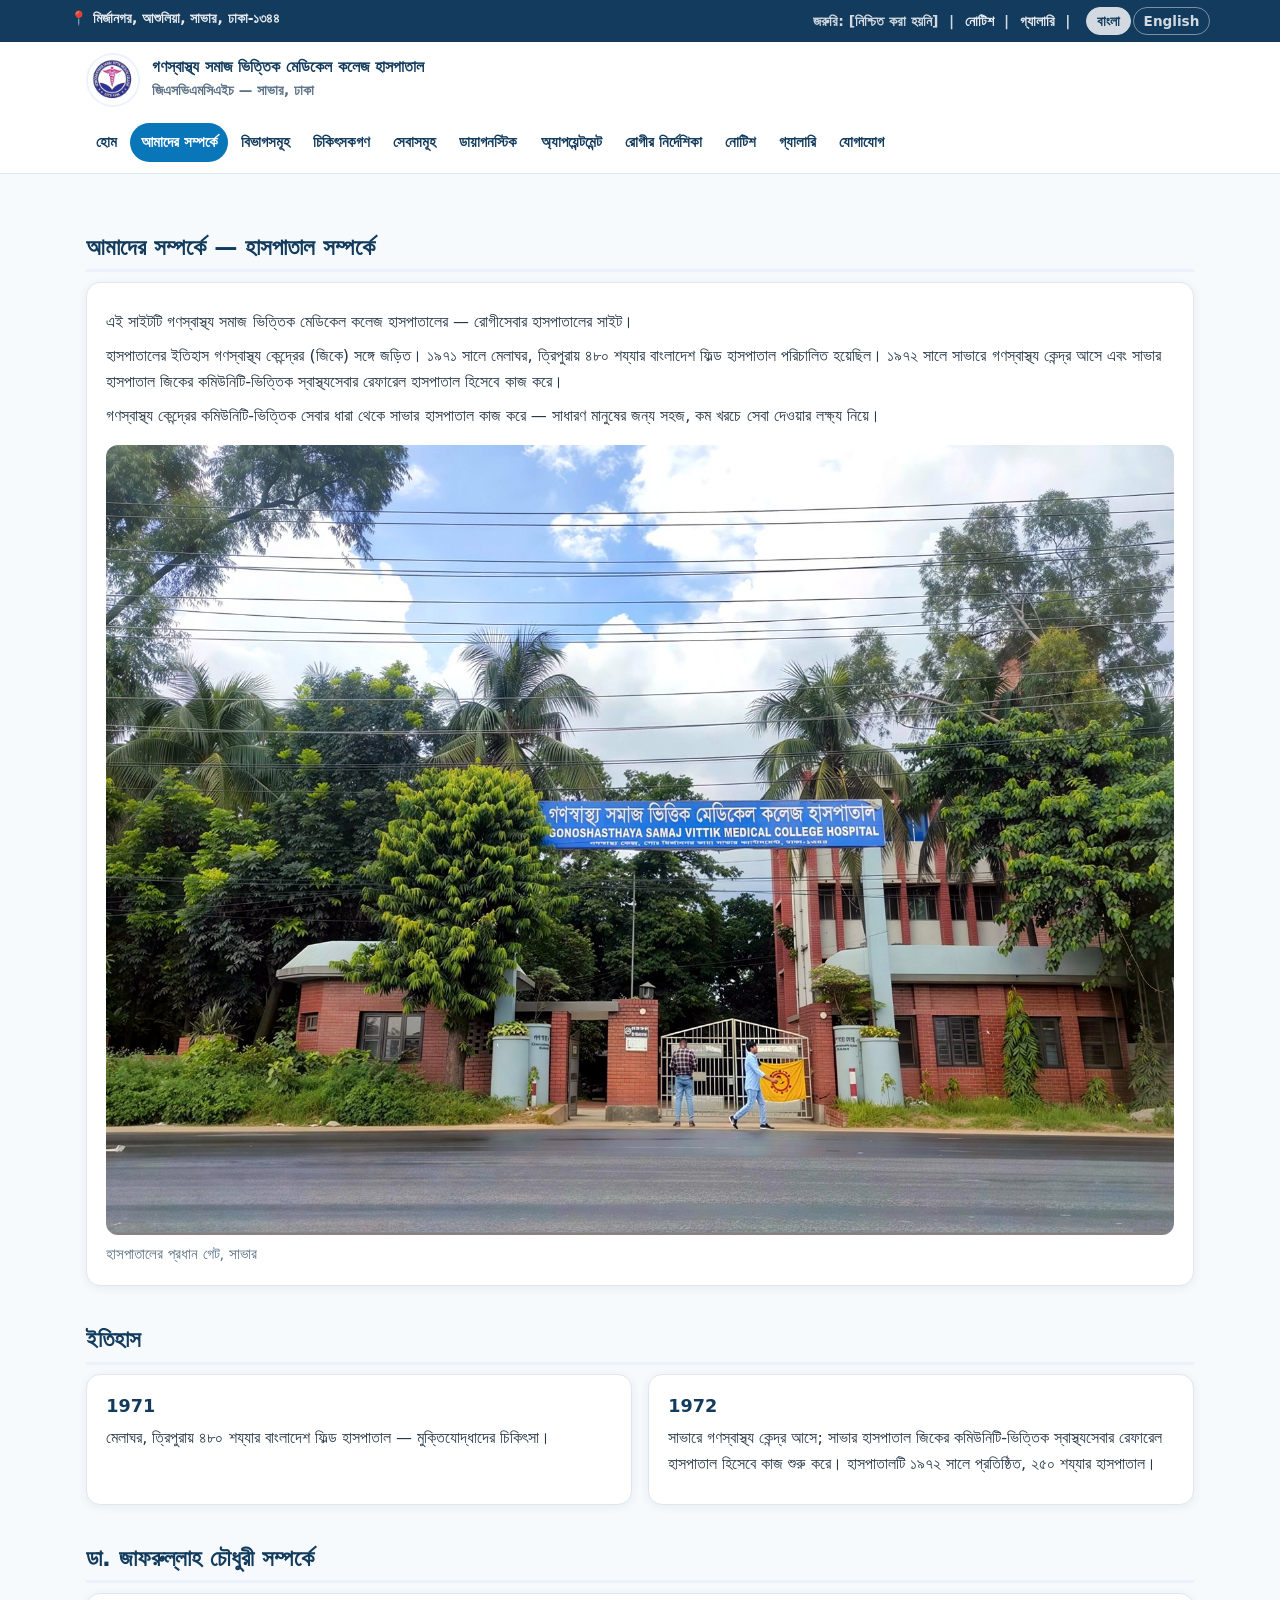
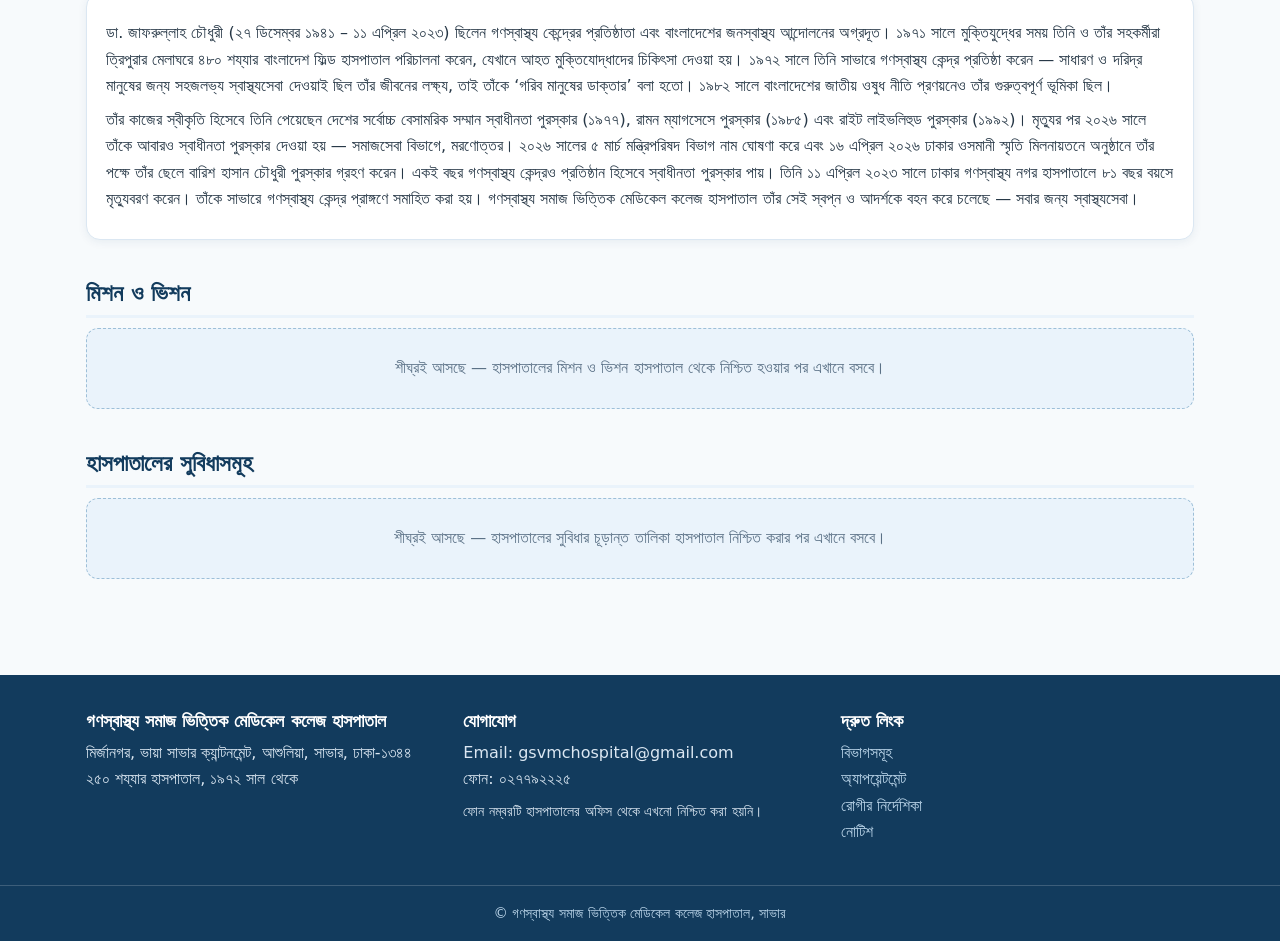
==== pages/about.html @ bedda1b3 "Deploy v7: update pages with Bangla/English toggle (about, gallery, departments, doctors, services, " ====
<!doctype html>
<html lang="bn"><head><meta charset="utf-8">
<meta name="viewport" content="width=device-width,initial-scale=1">
<title>About Us — Gonoshasthaya Samaj Vittik Medical College Hospital (GSVMCH)</title>
<meta name="description" content="জিএসভিএমসিএইচ হাসপাতালের ইতিহাস, মিশন ও সুবিধা।">
<meta property="og:title" content="About Us — GSVMCH">
<meta property="og:description" content="জিএসভিএমসিএইচ হাসপাতালের ইতিহাস, মিশন ও সুবিধা।">
<meta property="og:type" content="website">
<link rel="canonical" href="https://gsvmch.pages.dev/">
<link rel="stylesheet" href="../assets/style.css">
</head>
<body>
<div class="topbar"><div class="topbar-inner">
<span data-i18n="top.addr">📍 মির্জানগর, আশুলিয়া, সাভার, ঢাকা-১৩৪৪</span>
<span class="topbar-right"><span data-i18n="top.emergency">জরুরি: [নিশ্চিত করা হয়নি]</span> <span class="topbar-sep">|</span> <a href="../pages/notices.html" data-i18n="top.notice">নোটিশ</a> <span class="topbar-sep">|</span> <a href="../pages/gallery.html" data-i18n="top.gallery">গ্যালারি</a> <span class="topbar-sep">|</span> <span class="lang-toggle"><button type="button" class="lang-btn active" data-lang="bn">বাংলা</button><button type="button" class="lang-btn" data-lang="en">English</button></span></span>
</div></div>
<header class="site"><div class="header-inner">
<a class="brand" href="../index.html"><img src="../assets/logo.jpg" alt="Gonoshasthaya Samaj Vittik Medical College logo"><span><b data-i18n="brand.name">গণস্বাস্থ্য সমাজ ভিত্তিক মেডিকেল কলেজ হাসপাতাল</b><small data-i18n="brand.sub">জিএসভিএমসিএইচ — সাভার, ঢাকা</small></span></a>
<nav class="main"><a href="../index.html" data-i18n="nav.home">হোম</a><a href="about.html" class="active" data-i18n="nav.about">আমাদের সম্পর্কে</a><a href="departments.html" data-i18n="nav.departments">বিভাগসমূহ</a><a href="doctors.html" data-i18n="nav.doctors">চিকিৎসকগণ</a><a href="services.html" data-i18n="nav.services">সেবাসমূহ</a><a href="diagnostics.html" data-i18n="nav.diagnostics">ডায়াগনস্টিক</a><a href="appointments.html" data-i18n="nav.appointments">অ্যাপয়েন্টমেন্ট</a><a href="patient-guide.html" data-i18n="nav.guide">রোগীর নির্দেশিকা</a><a href="notices.html" data-i18n="nav.notice">নোটিশ</a><a href="gallery.html" data-i18n="nav.gallery">গ্যালারি</a><a href="contact.html" data-i18n="nav.contact">যোগাযোগ</a></nav>
</div></header>
<main>

<section><h2 data-i18n="about.h2page">আমাদের সম্পর্কে — হাসপাতাল সম্পর্কে</h2>
<div class="card">
<p data-i18n="about.p1page">এই সাইটটি গণস্বাস্থ্য সমাজ ভিত্তিক মেডিকেল কলেজ হাসপাতালের — রোগীসেবার হাসপাতালের সাইট।</p>
<p data-i18n="about.p2">হাসপাতালের ইতিহাস গণস্বাস্থ্য কেন্দ্রের (জিকে) সঙ্গে জড়িত। ১৯৭১ সালে মেলাঘর, ত্রিপুরায় ৪৮০ শয্যার বাংলাদেশ ফিল্ড হাসপাতাল পরিচালিত হয়েছিল। ১৯৭২ সালে সাভারে গণস্বাস্থ্য কেন্দ্র আসে এবং সাভার হাসপাতাল জিকের কমিউনিটি-ভিত্তিক স্বাস্থ্যসেবার রেফারেল হাসপাতাল হিসেবে কাজ করে।</p>
<p data-i18n="about.p3">গণস্বাস্থ্য কেন্দ্রের কমিউনিটি-ভিত্তিক সেবার ধারা থেকে সাভার হাসপাতাল কাজ করে — সাধারণ মানুষের জন্য সহজ, কম খরচে সেবা দেওয়ার লক্ষ্য নিয়ে।</p>
<figure><img src="../assets/gate.jpg" alt="গণস্বাস্থ্য সমাজ ভিত্তিক মেডিকেল কলেজ হাসপাতালের প্রধান গেট, সাভার"><figcaption data-i18n="about.gate_cap">হাসপাতালের প্রধান গেট, সাভার</figcaption></figure>
</div></section>
<section><h2 data-i18n="about.hist">ইতিহাস</h2>
<div class="grid2">
<div class="card"><h3>1971</h3><p data-i18n="about.y1971">মেলাঘর, ত্রিপুরায় ৪৮০ শয্যার বাংলাদেশ ফিল্ড হাসপাতাল — মুক্তিযোদ্ধাদের চিকিৎসা।</p></div>
<div class="card"><h3>1972</h3><p data-i18n="about.y1972">সাভারে গণস্বাস্থ্য কেন্দ্র আসে; সাভার হাসপাতাল জিকের কমিউনিটি-ভিত্তিক স্বাস্থ্যসেবার রেফারেল হাসপাতাল হিসেবে কাজ শুরু করে। হাসপাতালটি ১৯৭২ সালে প্রতিষ্ঠিত, ২৫০ শয্যার হাসপাতাল।</p></div>
</div></section>
<section><h2 data-i18n="about.zaf_h">ডা. জাফরুল্লাহ চৌধুরী সম্পর্কে</h2>
<div class="card"><p data-i18n="about.zaf_p1">ডা. জাফরুল্লাহ চৌধুরী (২৭ ডিসেম্বর ১৯৪১ – ১১ এপ্রিল ২০২৩) ছিলেন গণস্বাস্থ্য কেন্দ্রের প্রতিষ্ঠাতা এবং বাংলাদেশের জনস্বাস্থ্য আন্দোলনের অগ্রদূত। ১৯৭১ সালে মুক্তিযুদ্ধের সময় তিনি ও তাঁর সহকর্মীরা ত্রিপুরার মেলাঘরে ৪৮০ শয্যার বাংলাদেশ ফিল্ড হাসপাতাল পরিচালনা করেন, যেখানে আহত মুক্তিযোদ্ধাদের চিকিৎসা দেওয়া হয়। ১৯৭২ সালে তিনি সাভারে গণস্বাস্থ্য কেন্দ্র প্রতিষ্ঠা করেন — সাধারণ ও দরিদ্র মানুষের জন্য সহজলভ্য স্বাস্থ্যসেবা দেওয়াই ছিল তাঁর জীবনের লক্ষ্য, তাই তাঁকে ‘গরিব মানুষের ডাক্তার’ বলা হতো। ১৯৮২ সালে বাংলাদেশের জাতীয় ওষুধ নীতি প্রণয়নেও তাঁর গুরুত্বপূর্ণ ভূমিকা ছিল।</p>
<p data-i18n="about.zaf_p2">তাঁর কাজের স্বীকৃতি হিসেবে তিনি পেয়েছেন দেশের সর্বোচ্চ বেসামরিক সম্মান স্বাধীনতা পুরস্কার (১৯৭৭), রামন ম্যাগসেসে পুরস্কার (১৯৮৫) এবং রাইট লাইভলিহুড পুরস্কার (১৯৯২)। মৃত্যুর পর ২০২৬ সালে তাঁকে আবারও স্বাধীনতা পুরস্কার দেওয়া হয় — সমাজসেবা বিভাগে, মরণোত্তর। ২০২৬ সালের ৫ মার্চ মন্ত্রিপরিষদ বিভাগ নাম ঘোষণা করে এবং ১৬ এপ্রিল ২০২৬ ঢাকার ওসমানী স্মৃতি মিলনায়তনে অনুষ্ঠানে তাঁর পক্ষে তাঁর ছেলে বারিশ হাসান চৌধুরী পুরস্কার গ্রহণ করেন। একই বছর গণস্বাস্থ্য কেন্দ্রও প্রতিষ্ঠান হিসেবে স্বাধীনতা পুরস্কার পায়। তিনি ১১ এপ্রিল ২০২৩ সালে ঢাকার গণস্বাস্থ্য নগর হাসপাতালে ৮১ বছর বয়সে মৃত্যুবরণ করেন। তাঁকে সাভারে গণস্বাস্থ্য কেন্দ্র প্রাঙ্গণে সমাহিত করা হয়। গণস্বাস্থ্য সমাজ ভিত্তিক মেডিকেল কলেজ হাসপাতাল তাঁর সেই স্বপ্ন ও আদর্শকে বহন করে চলেছে — সবার জন্য স্বাস্থ্যসেবা।</p></div></section>
<section><h2 data-i18n="about.mission">মিশন ও ভিশন</h2><div class="empty"><p data-i18n="about.mission_p">শীঘ্রই আসছে — হাসপাতালের মিশন ও ভিশন হাসপাতাল থেকে নিশ্চিত হওয়ার পর এখানে বসবে।</p></div></section>
<section><h2 data-i18n="about.fac">হাসপাতালের সুবিধাসমূহ</h2><div class="empty"><p data-i18n="about.fac_p">শীঘ্রই আসছে — হাসপাতালের সুবিধার চূড়ান্ত তালিকা হাসপাতাল নিশ্চিত করার পর এখানে বসবে।</p></div></section>

</main>
<footer class="site"><div class="footer-inner">
<div><h3 data-i18n="brand.name">গণস্বাস্থ্য সমাজ ভিত্তিক মেডিকেল কলেজ হাসপাতাল</h3><p data-i18n-html="foot.addr">মির্জানগর, ভায়া সাভার ক্যান্টনমেন্ট, আশুলিয়া, সাভার, ঢাকা-১৩৪৪<br>২৫০ শয্যার হাসপাতাল, ১৯৭২ সাল থেকে</p></div>
<div><h3 data-i18n="foot.contact_h">যোগাযোগ</h3><p>Email: gsvmchospital@gmail.com<br><span data-i18n="contact.phone">ফোন: ০২৭৭৯২২২৫</span></p><p class="small" data-i18n="foot.phone_note">ফোন নম্বরটি হাসপাতালের অফিস থেকে এখনো নিশ্চিত করা হয়নি।</p></div>
<div><h3 data-i18n="foot.quick">দ্রুত লিংক</h3><p><a href="../pages/departments.html" data-i18n="nav.departments">বিভাগসমূহ</a><br><a href="../pages/appointments.html" data-i18n="nav.appointments">অ্যাপয়েন্টমেন্ট</a><br><a href="../pages/patient-guide.html" data-i18n="nav.guide">রোগীর নির্দেশিকা</a><br><a href="../pages/notices.html" data-i18n="nav.notice">নোটিশ</a></p></div>
</div><div class="footer-bottom" data-i18n="foot.copy_short">© গণস্বাস্থ্য সমাজ ভিত্তিক মেডিকেল কলেজ হাসপাতাল, সাভার</div></footer>
<script src="../assets/lang.js"></script>
</body></html>
---- assets/style.css ----
/* GSVMCH v6 — shared design system (premium mockup layout, Miraz info only)
   Primary Medical Blue #0876B9 | Navy #123B5D | Teal #16A6A0
   Background White #FFFFFF / Light Grey #F7FAFC | Text #263746 */
:root{
  --blue:#0876b9; --navy:#123b5d; --teal:#16a6a0;
  --bg:#f7fafc; --white:#fff; --ink:#263746; --muted:#5b7186;
  --line:#dbe7f2; --soft:#eaf3fb; --radius:14px;
  --shadow:0 2px 10px rgba(18,59,93,.07);
}
*{box-sizing:border-box}
html{scroll-behavior:smooth}
body{margin:0;font-family:system-ui,-apple-system,"Segoe UI","Noto Sans Bengali",Arial,sans-serif;color:var(--ink);background:var(--bg);line-height:1.65;font-size:16px}
img{max-width:100%;display:block}
a{color:var(--blue);text-decoration:none}
a:hover{text-decoration:underline}
h1,h2,h3{color:var(--navy);line-height:1.3}
h1{font-size:2rem;margin:.3rem 0 .6rem}
h2{font-size:1.45rem;margin:0 0 .6rem;padding-bottom:.45rem;border-bottom:3px solid var(--soft)}
h3{font-size:1.1rem;margin:.2rem 0 .4rem}
p{margin:.45rem 0}
.muted{color:var(--muted)}
.small{font-size:.9rem}

/* Top bar */
.topbar{background:var(--navy);color:#fff;font-size:.88rem;font-weight:600;padding:.45rem 1rem;text-align:center}
.topbar-inner{max-width:1140px;margin:0 auto;display:flex;justify-content:space-between;gap:1rem;flex-wrap:wrap}
.topbar a{color:#fff}
.topbar-sep{opacity:.5;margin:0 .35rem}
.topbar span{opacity:.9}

/* Header */
header.site{position:sticky;top:0;z-index:40;background:var(--white);border-bottom:1px solid var(--line)}
.header-inner{max-width:1140px;margin:0 auto;padding:.7rem 1rem;display:flex;align-items:center;gap:1rem;justify-content:space-between;flex-wrap:wrap}
.brand{display:flex;align-items:center;gap:.75rem;color:var(--navy)}
.brand:hover{text-decoration:none}
.brand img{width:54px;height:54px;border-radius:50%;object-fit:cover;border:2px solid var(--soft);flex:none}
.brand b{display:block;line-height:1.2;font-size:1.02rem}
.brand small{color:var(--muted);font-weight:600;font-size:.85rem}
nav.main{display:flex;gap:.15rem;flex-wrap:wrap}
nav.main a{padding:.45rem .65rem;border-radius:999px;color:var(--navy);font-weight:600;font-size:.93rem}
nav.main a:hover{background:var(--soft);text-decoration:none}
nav.main a.active{background:var(--blue);color:#fff}

/* Layout */
main{max-width:1140px;margin:0 auto;padding:1.2rem 1rem 3rem}
section{margin-top:2.4rem}
.card{background:var(--white);border:1px solid var(--line);border-radius:var(--radius);padding:1.2rem;box-shadow:var(--shadow)}
.grid{display:grid;grid-template-columns:repeat(3,1fr);gap:1rem}
.grid2{display:grid;grid-template-columns:repeat(2,1fr);gap:1rem}
.grid4{display:grid;grid-template-columns:repeat(4,1fr);gap:1rem}
.card h3{margin-top:0}
.tag{display:inline-block;background:var(--soft);color:var(--blue);border-radius:999px;padding:.15rem .6rem;font-size:.8rem;font-weight:700}
.pill{display:inline-block;background:var(--soft);border-radius:999px;padding:.3rem .8rem;font-size:.88rem;font-weight:700;color:var(--blue)}

/* Hero */
.hero{margin-top:0;border-radius:0;overflow:hidden;position:relative;background:var(--navy)}
.hero-slider{position:relative}
.hero .slide{display:none}
.hero .slide.active{display:block}
.hero img{width:100%;height:460px;object-fit:cover;object-position:center 35%}
.dots{display:flex;gap:.45rem;margin-top:1.1rem;pointer-events:auto}
.dot{width:11px;height:11px;border-radius:50%;border:2px solid rgba(255,255,255,.8);background:transparent;padding:0;cursor:pointer}
.dot.active{background:#fff}
.hero-overlay{position:absolute;inset:0;background:linear-gradient(90deg,rgba(18,59,93,.88) 0%,rgba(18,59,93,.55) 55%,rgba(18,59,93,.15) 100%);display:flex;align-items:center;pointer-events:none}
.hero-overlay a{pointer-events:auto}
.hero-text{color:#fff;padding:2rem;max-width:620px}
.hero-text h1{color:#fff;font-size:2.3rem;margin:.4rem 0 .6rem}
.hero-text p{color:#eaf3fb}
.hero-text .pill{background:rgba(255,255,255,.16);color:#fff}
.btn{display:inline-block;background:var(--blue);color:#fff;padding:.7rem 1.2rem;border-radius:10px;font-weight:700;border:0;cursor:pointer;transition:background .2s,transform .2s}
.btn:hover{background:#06689e;text-decoration:none;transform:translateY(-1px)}
.btn.secondary{background:var(--white);color:var(--navy);border:1px solid var(--line)}
.btn.teal{background:var(--teal)}
.btn-row{display:flex;gap:.6rem;flex-wrap:wrap;margin-top:1.1rem}

/* Shortcuts */
.shortcuts{display:grid;grid-template-columns:repeat(4,1fr);gap:1rem}
.shortcut{background:var(--white);border:1px solid var(--line);border-radius:var(--radius);padding:1.1rem;box-shadow:var(--shadow);transition:transform .2s,box-shadow .2s}
.shortcut:hover{transform:translateY(-2px);box-shadow:0 6px 18px rgba(18,59,93,.12)}
.shortcut .icon{font-size:1.6rem}
.shortcut h3{margin:.3rem 0}
.shortcut p{margin:0;color:var(--muted);font-size:.93rem}
.shortcut.emergency{border-left:5px solid #dc3545}
.shortcut.emergency h3{color:#dc3545}

/* Forms */
form{background:var(--white);border:1px solid var(--line);border-radius:var(--radius);padding:1.3rem;display:grid;gap:.85rem;max-width:680px;box-shadow:var(--shadow)}
label{font-weight:600;display:grid;gap:.3rem}
input,select,textarea{width:100%;padding:.65rem .75rem;border:1px solid var(--line);border-radius:9px;font:inherit;color:var(--ink);background:#fff}
input:focus,select:focus,textarea:focus{outline:2px solid var(--blue);outline-offset:1px;border-color:var(--blue)}
.notice-box{background:#fff8e6;border:1px solid #f0d48a;border-radius:12px;padding:.9rem 1.1rem}
.empty{background:var(--soft);border:1px dashed #9dbfd8;border-radius:12px;padding:1.2rem;text-align:center;color:var(--muted)}

/* Tables */
table{width:100%;border-collapse:collapse;background:var(--white);border-radius:var(--radius);overflow:hidden}
th,td{border:1px solid var(--line);padding:.65rem;text-align:left;font-size:.93rem}
th{background:var(--soft);color:var(--navy)}
.table-wrap{overflow-x:auto}

/* Gallery */
.gallery{display:grid;grid-template-columns:repeat(3,1fr);gap:1rem}
.gallery figure{margin:0;background:var(--white);border:1px solid var(--line);border-radius:var(--radius);overflow:hidden;box-shadow:var(--shadow)}
.gallery img{width:100%;height:210px;object-fit:cover}
.gallery figcaption{padding:.7rem .9rem;font-size:.92rem;color:var(--muted)}
.tile-ph{height:210px;display:grid;place-items:center;text-align:center;padding:1rem;background:var(--soft);color:var(--muted);font-weight:600}

/* Steps */
.steps{display:grid;grid-template-columns:repeat(4,1fr);gap:1rem}
.step-num{display:inline-grid;place-items:center;width:36px;height:36px;border-radius:50%;background:var(--blue);color:#fff;font-weight:800;margin-bottom:.5rem}

/* Footer */
footer.site{background:var(--navy);color:#dbe7f2;margin-top:3rem}
.footer-inner{max-width:1140px;margin:0 auto;padding:2rem 1rem;display:grid;grid-template-columns:repeat(3,1fr);gap:1.5rem}
.footer-inner h3{color:#fff}
.footer-inner a{color:#bcd6ea}
.footer-bottom{border-top:1px solid rgba(255,255,255,.18);text-align:center;padding:1rem;font-size:.9rem;color:#bcd6ea}

@media(max-width:860px){
  .grid,.grid4,.shortcuts,.gallery{grid-template-columns:repeat(2,1fr)}
  .grid2,.steps{grid-template-columns:1fr 1fr}
  .hero img{height:300px}
  .hero-text h1{font-size:1.7rem}
  .footer-inner{grid-template-columns:1fr}
}
@media(max-width:560px){
  .grid,.grid2,.grid4,.shortcuts,.gallery,.steps{grid-template-columns:1fr}
  .hero img{height:240px}
  .hero-overlay{position:static;background:var(--navy)}
  .hero-text{padding:1.4rem}
  .brand b{font-size:.9rem}
  .brand img{width:44px;height:44px}
  h1{font-size:1.6rem}
}

/* ---- v6 premium additions (homepage) ---- */
.section-head{text-align:center;margin-bottom:1.2rem}
.section-head h2{border-bottom:0;padding-bottom:0}
.section-head h2::after{content:"";display:block;width:64px;height:3px;background:var(--teal);margin:.5rem auto 0;border-radius:2px}
.eyebrow{color:var(--teal);font-weight:700;letter-spacing:.04em;margin:0}
.about-wrap{display:grid;grid-template-columns:1fr 1.3fr .8fr;gap:1.4rem;align-items:start}
.about-photo{border-radius:var(--radius);width:100%;height:100%;min-height:280px;object-fit:cover;box-shadow:var(--shadow)}
.about-text h2{border-bottom:0;padding-bottom:0}
.stats-box{background:var(--soft);border:1px solid var(--line);border-radius:var(--radius);padding:1.2rem;display:grid;gap:.9rem;box-shadow:var(--shadow)}
.stats-box .stat,.stats-band .stat{display:grid;gap:.1rem;text-align:center}
.stats-box .stat b,.stats-band .stat b{font-size:1.7rem;color:var(--blue);line-height:1.1}
.stats-box .stat span,.stats-band .stat span{font-size:.92rem;color:var(--muted);font-weight:600}
.spec-grid{display:grid;grid-template-columns:repeat(6,1fr);gap:.9rem}
.spec-card{background:var(--white);border:1px solid var(--line);border-radius:var(--radius);padding:1.1rem .6rem;text-align:center;box-shadow:var(--shadow);transition:transform .2s,box-shadow .2s}
.spec-card:hover{transform:translateY(-2px);box-shadow:0 6px 18px rgba(18,59,93,.12)}
.spec-card h3{font-size:.98rem;margin:.4rem 0 0}
.spec-icon{font-size:1.7rem}
.stats-band{background:var(--navy);border-radius:var(--radius);padding:1.6rem 1.2rem;margin-top:2.4rem}
.stats-band-inner{display:grid;grid-template-columns:repeat(4,1fr);gap:1rem}
.stats-band .stat b{color:#fff}
.stats-band .stat span{color:#bcd6ea}
.doc-card img{width:100%;max-width:220px;border-radius:12px;margin:0 auto}
.doc-card .avatar{margin:0 auto}
.avatar{width:120px;height:120px;border-radius:50%;background:var(--blue);color:#fff;display:grid;place-items:center;font-size:2rem;font-weight:800}
.bottom3{display:grid;grid-template-columns:repeat(3,1fr);gap:1rem}
.bottom3 h2{font-size:1.25rem}
.check-list{list-style:none;padding:0;margin:.6rem 0}
.check-list li{padding:.3rem 0}
.check-list li::before{content:"✓ ";color:var(--teal);font-weight:800}
.notice-list{list-style:none;padding:0;margin:.6rem 0}
.notice-date{display:inline-block;background:var(--soft);color:var(--blue);border-radius:8px;padding:.15rem .55rem;font-size:.85rem}
@media(max-width:860px){
  .spec-grid{grid-template-columns:repeat(3,1fr)}
  .about-wrap{grid-template-columns:1fr 1fr}
  .about-photo{grid-column:1/-1;min-height:220px}
  .bottom3{grid-template-columns:1fr}
  .stats-band-inner{grid-template-columns:repeat(2,1fr)}
  .topbar-inner{justify-content:center;text-align:center}
}
@media(max-width:560px){
  .spec-grid{grid-template-columns:repeat(2,1fr)}
  .about-wrap{grid-template-columns:1fr}
  .hero img{height:300px}
}

/* Language toggle (top bar) */
.lang-toggle{display:inline-flex;gap:.15rem;margin-left:.35rem}
.lang-btn{background:transparent;border:1px solid rgba(255,255,255,.55);color:#fff;border-radius:999px;padding:.1rem .6rem;font:inherit;font-size:.85rem;font-weight:700;cursor:pointer}
.lang-btn.active{background:#fff;color:var(--navy);border-color:#fff}
.lang-btn:hover{text-decoration:none}

/* Figure inside a content card (e.g. About page gate photo) */
.card figure{margin:1rem 0 0}
.card figure img{width:100%;border-radius:12px}
.card figcaption{font-size:.92rem;color:var(--muted);margin-top:.4rem}
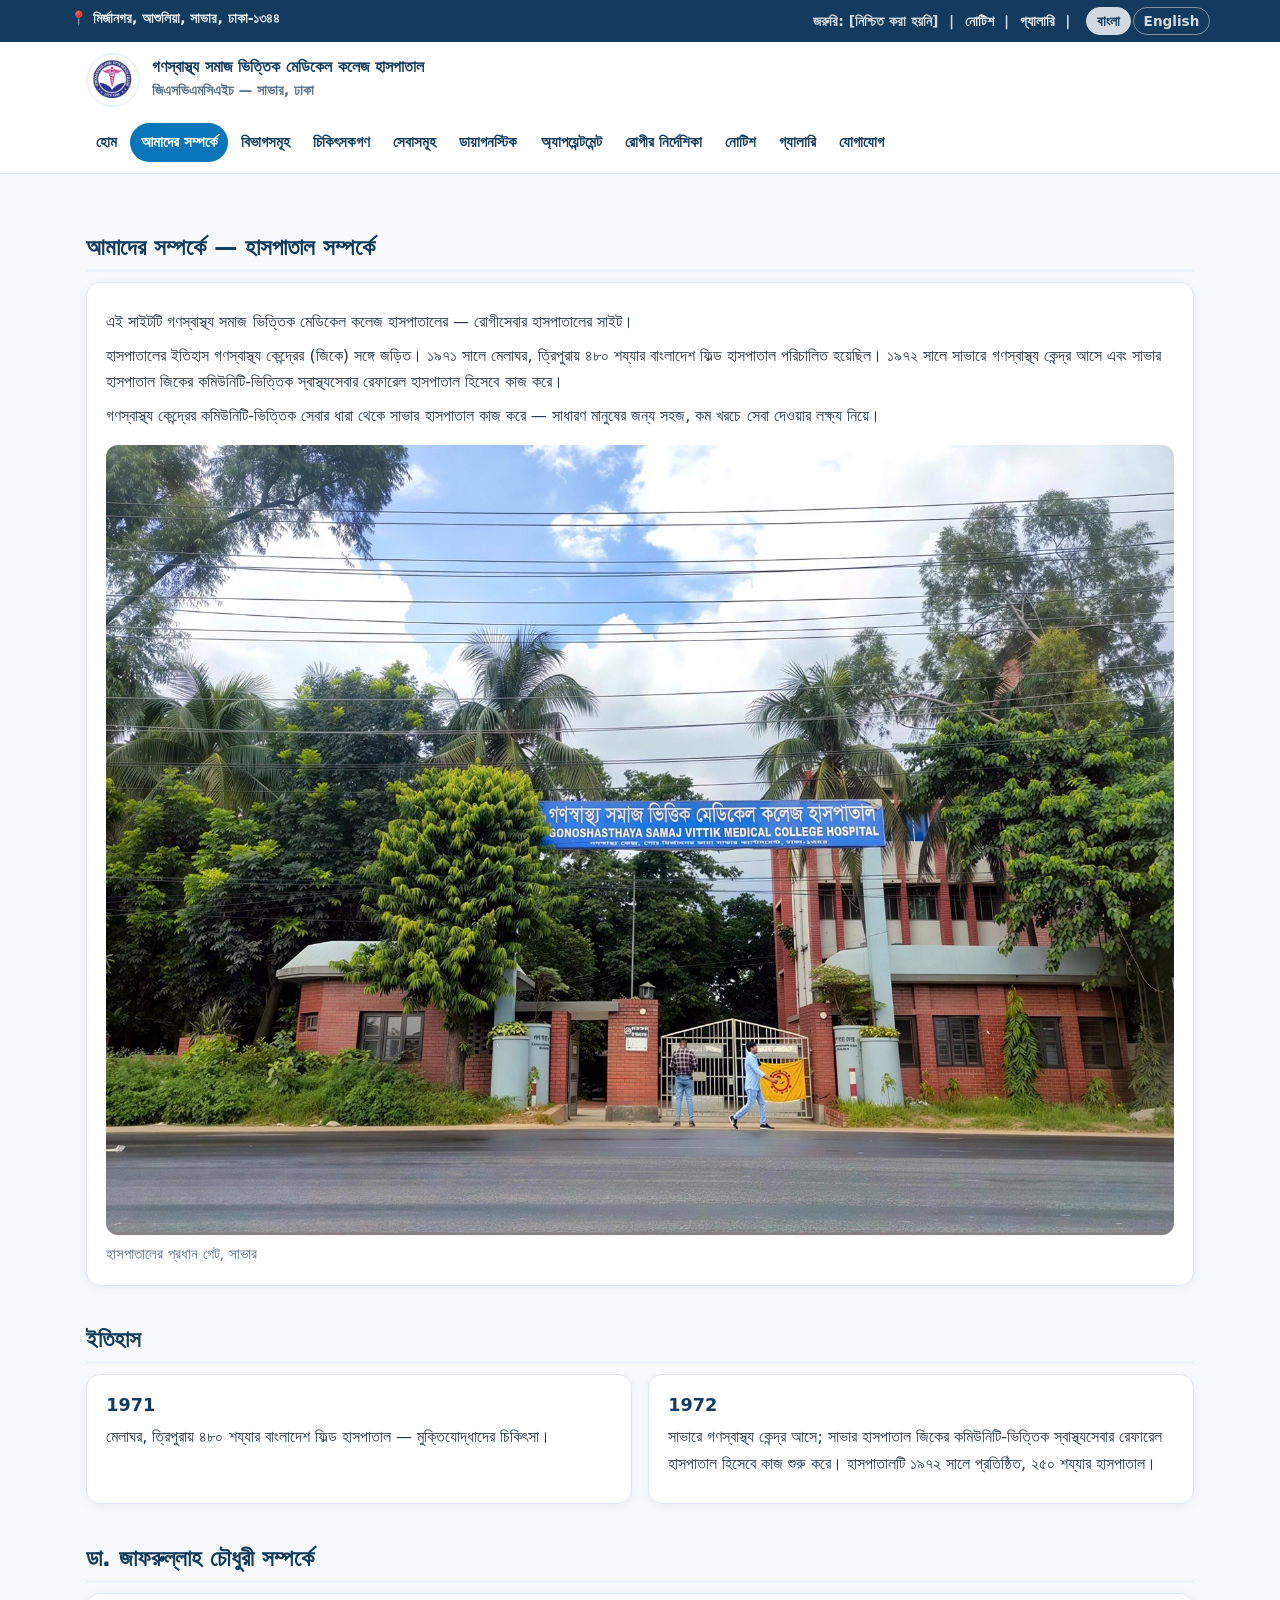
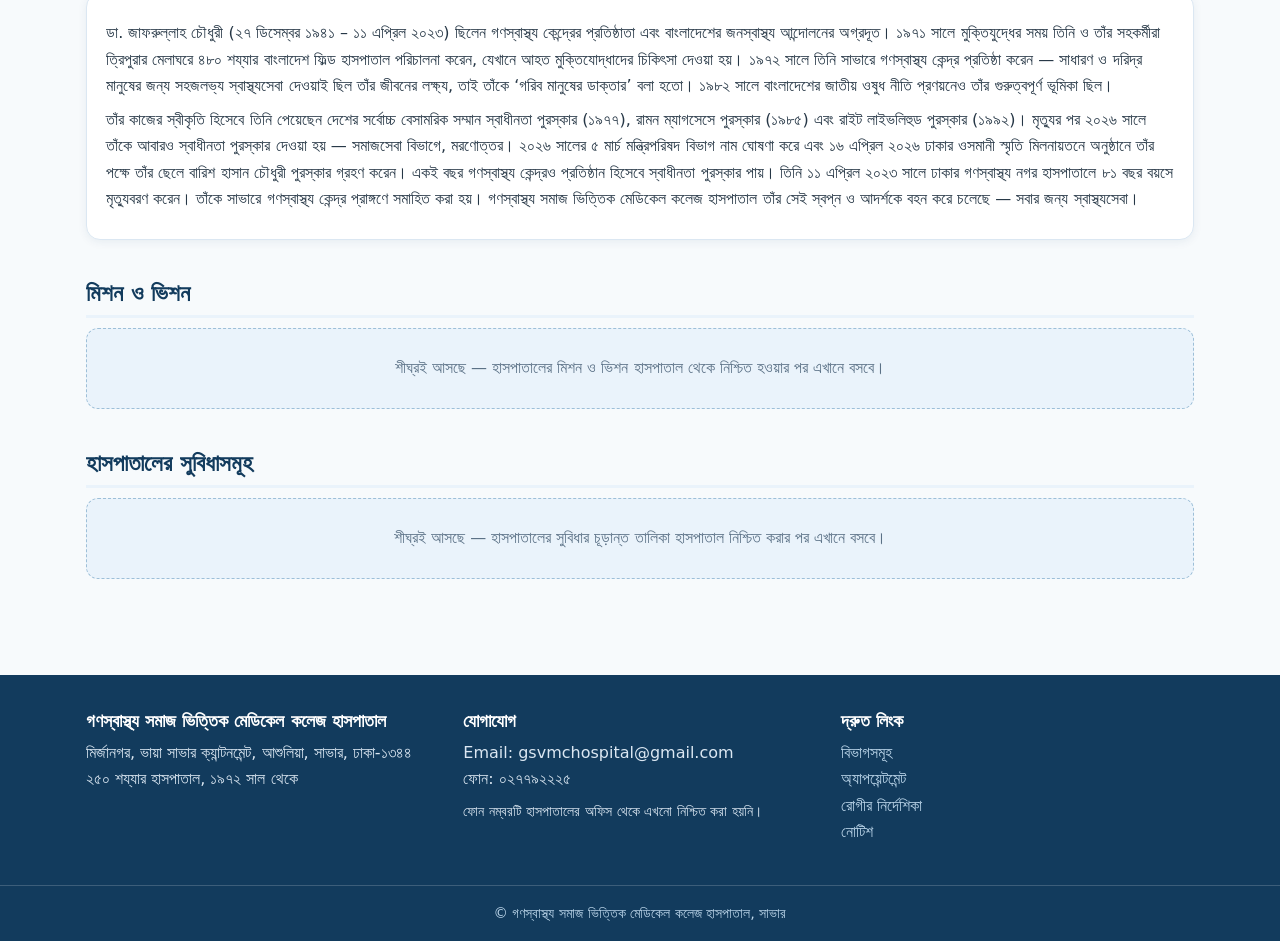
==== commit 7093cbd7: "Animation update: add animation wiring to pages (about, gallery, departments, doctors, services, dia" ====
--- a/pages/about.html
+++ b/pages/about.html
@@ -8,6 +8,7 @@
 <meta property="og:type" content="website">
 <link rel="canonical" href="https://gsvmch.pages.dev/">
 <link rel="stylesheet" href="../assets/style.css">
+<link rel="stylesheet" href="../assets/animate.css">
 </head>
 <body>
 <div class="topbar"><div class="topbar-inner">
@@ -45,4 +46,5 @@
 <div><h3 data-i18n="foot.quick">দ্রুত লিংক</h3><p><a href="../pages/departments.html" data-i18n="nav.departments">বিভাগসমূহ</a><br><a href="../pages/appointments.html" data-i18n="nav.appointments">অ্যাপয়েন্টমেন্ট</a><br><a href="../pages/patient-guide.html" data-i18n="nav.guide">রোগীর নির্দেশিকা</a><br><a href="../pages/notices.html" data-i18n="nav.notice">নোটিশ</a></p></div>
 </div><div class="footer-bottom" data-i18n="foot.copy_short">© গণস্বাস্থ্য সমাজ ভিত্তিক মেডিকেল কলেজ হাসপাতাল, সাভার</div></footer>
 <script src="../assets/lang.js"></script>
+<script src="../assets/animate.js"></script>
 </body></html>
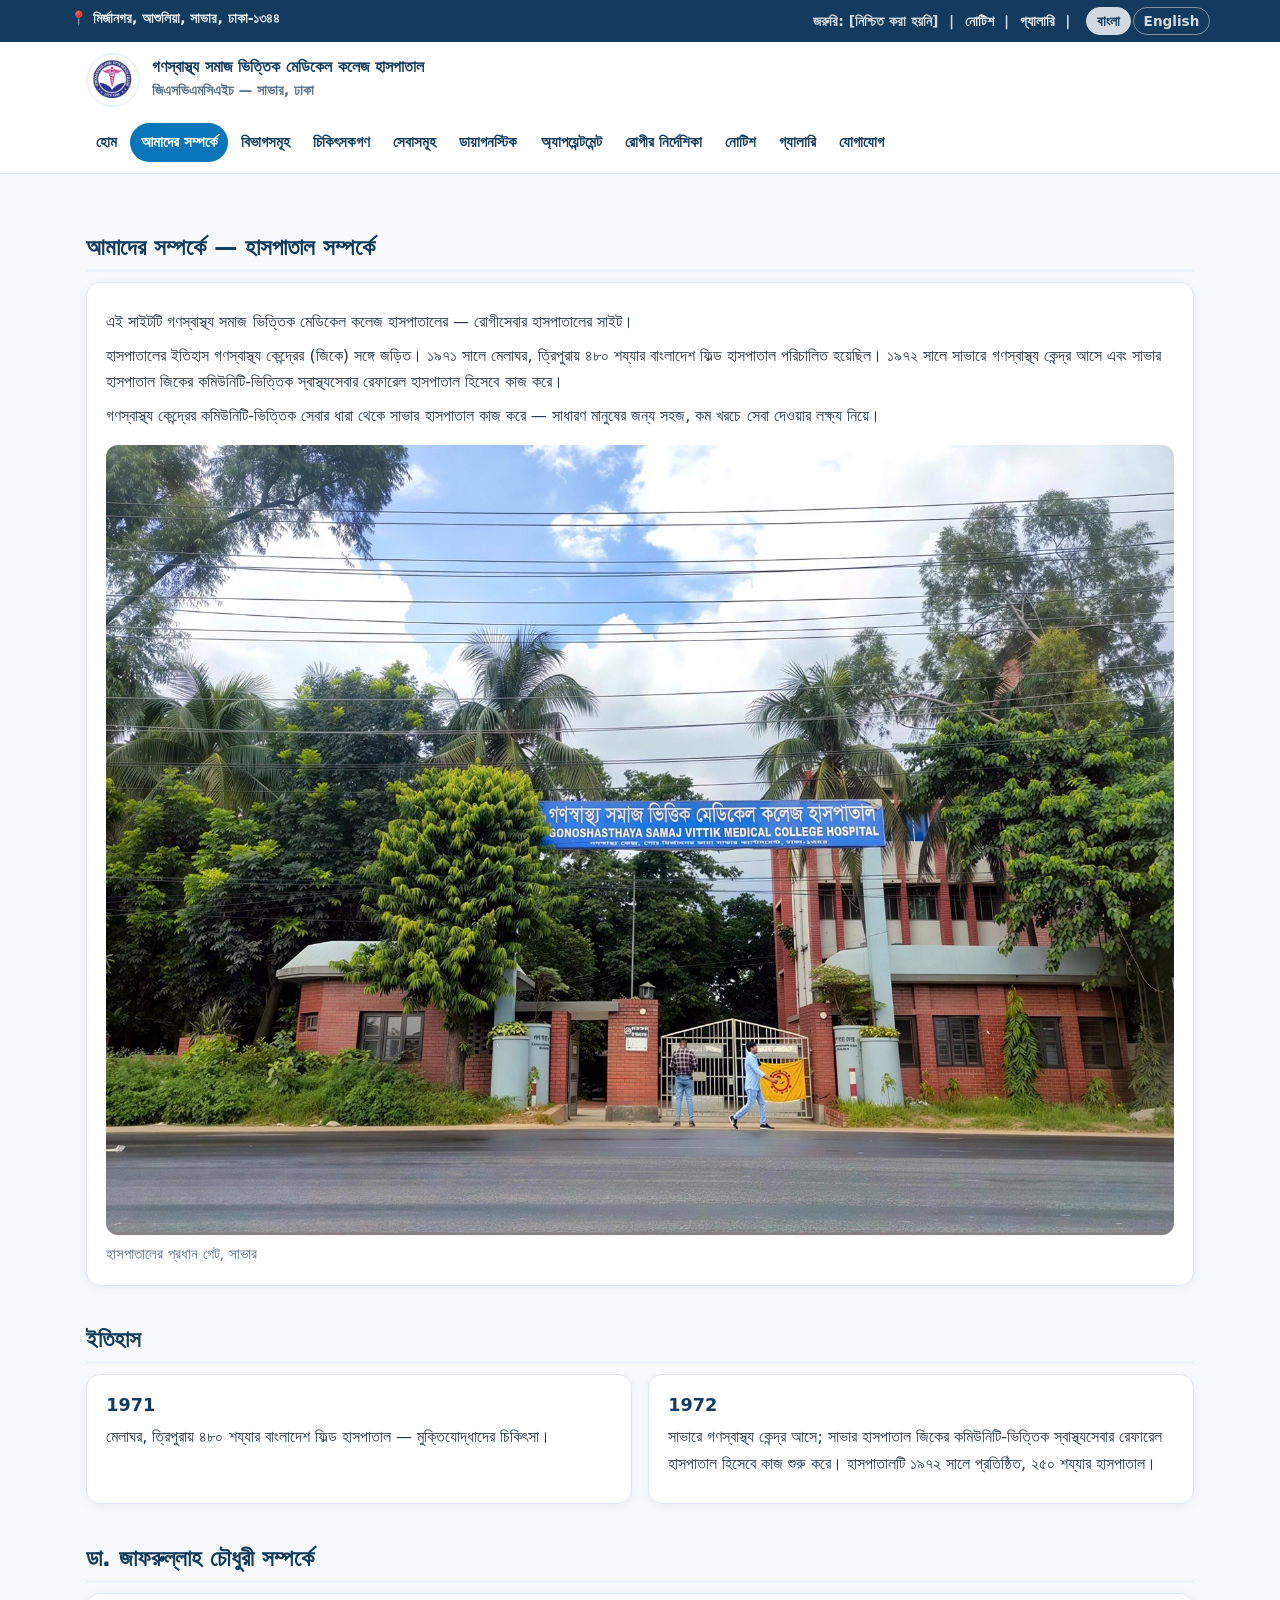
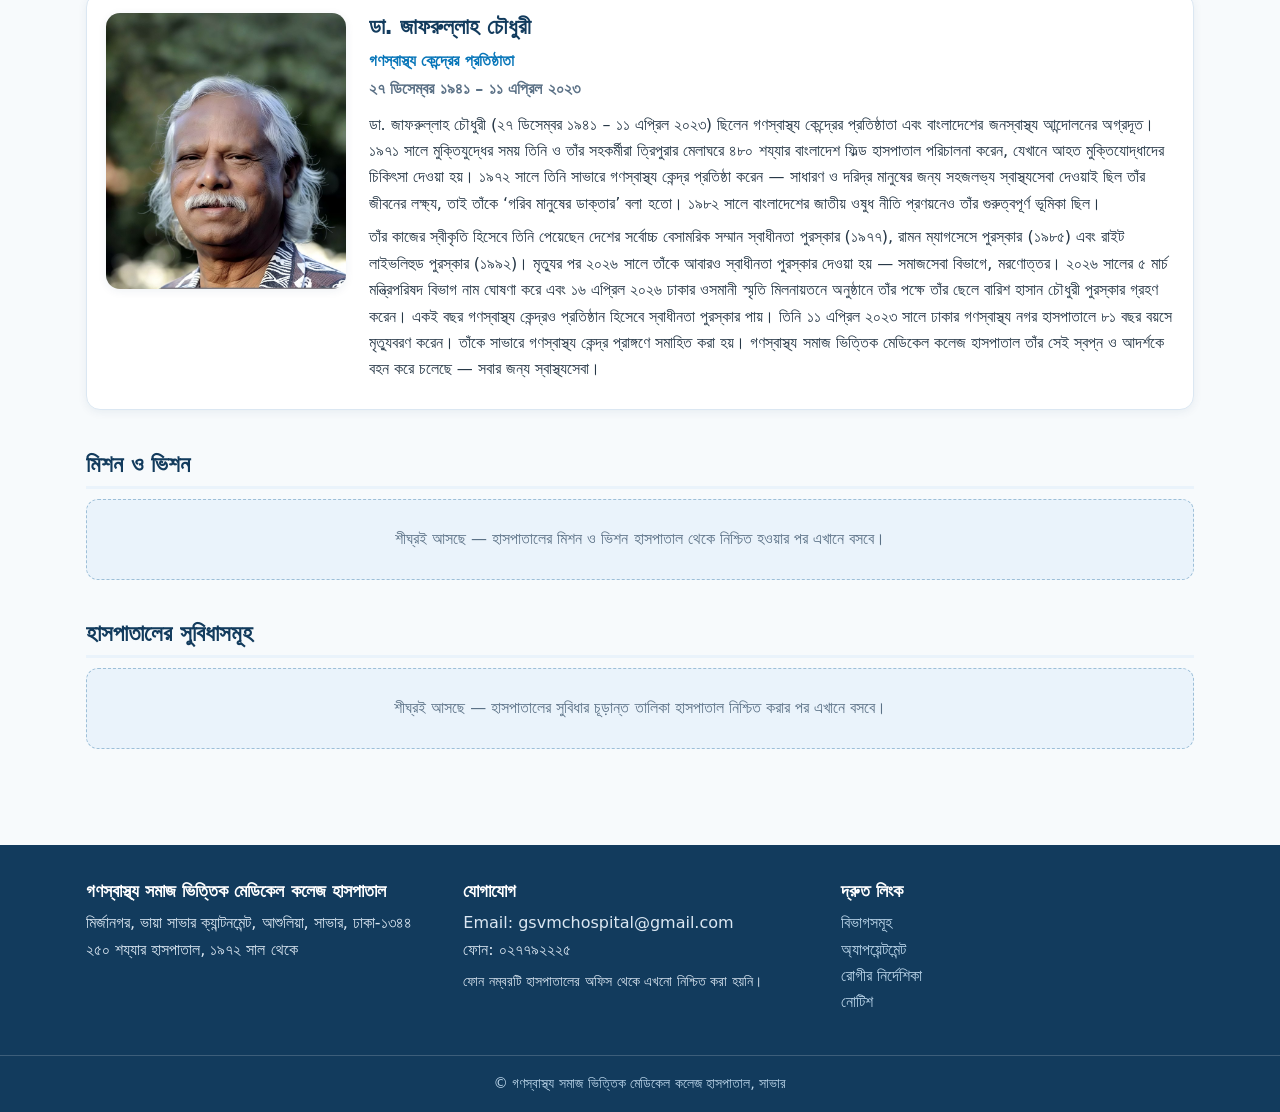
==== commit 8ad4a0a6: "About redesign: About page with founder card and Zafrullah portrait" ====
--- a/pages/about.html
+++ b/pages/about.html
@@ -34,8 +34,13 @@
 <div class="card"><h3>1972</h3><p data-i18n="about.y1972">সাভারে গণস্বাস্থ্য কেন্দ্র আসে; সাভার হাসপাতাল জিকের কমিউনিটি-ভিত্তিক স্বাস্থ্যসেবার রেফারেল হাসপাতাল হিসেবে কাজ শুরু করে। হাসপাতালটি ১৯৭২ সালে প্রতিষ্ঠিত, ২৫০ শয্যার হাসপাতাল।</p></div>
 </div></section>
 <section><h2 data-i18n="about.zaf_h">ডা. জাফরুল্লাহ চৌধুরী সম্পর্কে</h2>
-<div class="card"><p data-i18n="about.zaf_p1">ডা. জাফরুল্লাহ চৌধুরী (২৭ ডিসেম্বর ১৯৪১ – ১১ এপ্রিল ২০২৩) ছিলেন গণস্বাস্থ্য কেন্দ্রের প্রতিষ্ঠাতা এবং বাংলাদেশের জনস্বাস্থ্য আন্দোলনের অগ্রদূত। ১৯৭১ সালে মুক্তিযুদ্ধের সময় তিনি ও তাঁর সহকর্মীরা ত্রিপুরার মেলাঘরে ৪৮০ শয্যার বাংলাদেশ ফিল্ড হাসপাতাল পরিচালনা করেন, যেখানে আহত মুক্তিযোদ্ধাদের চিকিৎসা দেওয়া হয়। ১৯৭২ সালে তিনি সাভারে গণস্বাস্থ্য কেন্দ্র প্রতিষ্ঠা করেন — সাধারণ ও দরিদ্র মানুষের জন্য সহজলভ্য স্বাস্থ্যসেবা দেওয়াই ছিল তাঁর জীবনের লক্ষ্য, তাই তাঁকে ‘গরিব মানুষের ডাক্তার’ বলা হতো। ১৯৮২ সালে বাংলাদেশের জাতীয় ওষুধ নীতি প্রণয়নেও তাঁর গুরুত্বপূর্ণ ভূমিকা ছিল।</p>
-<p data-i18n="about.zaf_p2">তাঁর কাজের স্বীকৃতি হিসেবে তিনি পেয়েছেন দেশের সর্বোচ্চ বেসামরিক সম্মান স্বাধীনতা পুরস্কার (১৯৭৭), রামন ম্যাগসেসে পুরস্কার (১৯৮৫) এবং রাইট লাইভলিহুড পুরস্কার (১৯৯২)। মৃত্যুর পর ২০২৬ সালে তাঁকে আবারও স্বাধীনতা পুরস্কার দেওয়া হয় — সমাজসেবা বিভাগে, মরণোত্তর। ২০২৬ সালের ৫ মার্চ মন্ত্রিপরিষদ বিভাগ নাম ঘোষণা করে এবং ১৬ এপ্রিল ২০২৬ ঢাকার ওসমানী স্মৃতি মিলনায়তনে অনুষ্ঠানে তাঁর পক্ষে তাঁর ছেলে বারিশ হাসান চৌধুরী পুরস্কার গ্রহণ করেন। একই বছর গণস্বাস্থ্য কেন্দ্রও প্রতিষ্ঠান হিসেবে স্বাধীনতা পুরস্কার পায়। তিনি ১১ এপ্রিল ২০২৩ সালে ঢাকার গণস্বাস্থ্য নগর হাসপাতালে ৮১ বছর বয়সে মৃত্যুবরণ করেন। তাঁকে সাভারে গণস্বাস্থ্য কেন্দ্র প্রাঙ্গণে সমাহিত করা হয়। গণস্বাস্থ্য সমাজ ভিত্তিক মেডিকেল কলেজ হাসপাতাল তাঁর সেই স্বপ্ন ও আদর্শকে বহন করে চলেছে — সবার জন্য স্বাস্থ্যসেবা।</p></div></section>
+<div class="card founder-card">
+<img class="founder-photo" src="../assets/zafrullah.jpg" alt="ডা. জাফরুল্লাহ চৌধুরী — গণস্বাস্থ্য কেন্দ্রের প্রতিষ্ঠাতা">
+<div><h3 data-i18n="about.zaf_name">ডা. জাফরুল্লাহ চৌধুরী</h3>
+<p class="founder-role" data-i18n="about.zaf_role">গণস্বাস্থ্য কেন্দ্রের প্রতিষ্ঠাতা</p>
+<p class="founder-dates" data-i18n="about.zaf_dates">২৭ ডিসেম্বর ১৯৪১ – ১১ এপ্রিল ২০২৩</p>
+<p data-i18n="about.zaf_p1">ডা. জাফরুল্লাহ চৌধুরী (২৭ ডিসেম্বর ১৯৪১ – ১১ এপ্রিল ২০২৩) ছিলেন গণস্বাস্থ্য কেন্দ্রের প্রতিষ্ঠাতা এবং বাংলাদেশের জনস্বাস্থ্য আন্দোলনের অগ্রদূত। ১৯৭১ সালে মুক্তিযুদ্ধের সময় তিনি ও তাঁর সহকর্মীরা ত্রিপুরার মেলাঘরে ৪৮০ শয্যার বাংলাদেশ ফিল্ড হাসপাতাল পরিচালনা করেন, যেখানে আহত মুক্তিযোদ্ধাদের চিকিৎসা দেওয়া হয়। ১৯৭২ সালে তিনি সাভারে গণস্বাস্থ্য কেন্দ্র প্রতিষ্ঠা করেন — সাধারণ ও দরিদ্র মানুষের জন্য সহজলভ্য স্বাস্থ্যসেবা দেওয়াই ছিল তাঁর জীবনের লক্ষ্য, তাই তাঁকে ‘গরিব মানুষের ডাক্তার’ বলা হতো। ১৯৮২ সালে বাংলাদেশের জাতীয় ওষুধ নীতি প্রণয়নেও তাঁর গুরুত্বপূর্ণ ভূমিকা ছিল।</p>
+<p data-i18n="about.zaf_p2">তাঁর কাজের স্বীকৃতি হিসেবে তিনি পেয়েছেন দেশের সর্বোচ্চ বেসামরিক সম্মান স্বাধীনতা পুরস্কার (১৯৭৭), রামন ম্যাগসেসে পুরস্কার (১৯৮৫) এবং রাইট লাইভলিহুড পুরস্কার (১৯৯২)। মৃত্যুর পর ২০২৬ সালে তাঁকে আবারও স্বাধীনতা পুরস্কার দেওয়া হয় — সমাজসেবা বিভাগে, মরণোত্তর। ২০২৬ সালের ৫ মার্চ মন্ত্রিপরিষদ বিভাগ নাম ঘোষণা করে এবং ১৬ এপ্রিল ২০২৬ ঢাকার ওসমানী স্মৃতি মিলনায়তনে অনুষ্ঠানে তাঁর পক্ষে তাঁর ছেলে বারিশ হাসান চৌধুরী পুরস্কার গ্রহণ করেন। একই বছর গণস্বাস্থ্য কেন্দ্রও প্রতিষ্ঠান হিসেবে স্বাধীনতা পুরস্কার পায়। তিনি ১১ এপ্রিল ২০২৩ সালে ঢাকার গণস্বাস্থ্য নগর হাসপাতালে ৮১ বছর বয়সে মৃত্যুবরণ করেন। তাঁকে সাভারে গণস্বাস্থ্য কেন্দ্র প্রাঙ্গণে সমাহিত করা হয়। গণস্বাস্থ্য সমাজ ভিত্তিক মেডিকেল কলেজ হাসপাতাল তাঁর সেই স্বপ্ন ও আদর্শকে বহন করে চলেছে — সবার জন্য স্বাস্থ্যসেবা।</p></div></div></section>
 <section><h2 data-i18n="about.mission">মিশন ও ভিশন</h2><div class="empty"><p data-i18n="about.mission_p">শীঘ্রই আসছে — হাসপাতালের মিশন ও ভিশন হাসপাতাল থেকে নিশ্চিত হওয়ার পর এখানে বসবে।</p></div></section>
 <section><h2 data-i18n="about.fac">হাসপাতালের সুবিধাসমূহ</h2><div class="empty"><p data-i18n="about.fac_p">শীঘ্রই আসছে — হাসপাতালের সুবিধার চূড়ান্ত তালিকা হাসপাতাল নিশ্চিত করার পর এখানে বসবে।</p></div></section>
 
--- a/assets/style.css
+++ b/assets/style.css
@@ -123,6 +123,8 @@
   .footer-inner{grid-template-columns:1fr}
 }
 @media(max-width:560px){
+  .founder-card{grid-template-columns:1fr}
+  .founder-photo{max-width:260px}
   .grid,.grid2,.grid4,.shortcuts,.gallery,.steps{grid-template-columns:1fr}
   .hero img{height:240px}
   .hero-overlay{position:static;background:var(--navy)}
@@ -137,10 +139,18 @@
 .section-head h2{border-bottom:0;padding-bottom:0}
 .section-head h2::after{content:"";display:block;width:64px;height:3px;background:var(--teal);margin:.5rem auto 0;border-radius:2px}
 .eyebrow{color:var(--teal);font-weight:700;letter-spacing:.04em;margin:0}
-.about-wrap{display:grid;grid-template-columns:1fr 1.3fr .8fr;gap:1.4rem;align-items:start}
+.about-wrap{display:grid;grid-template-columns:1fr 1.6fr;gap:1.6rem;align-items:start}
 .about-photo{border-radius:var(--radius);width:100%;height:100%;min-height:280px;object-fit:cover;box-shadow:var(--shadow)}
 .about-text h2{border-bottom:0;padding-bottom:0}
-.stats-box{background:var(--soft);border:1px solid var(--line);border-radius:var(--radius);padding:1.2rem;display:grid;gap:.9rem;box-shadow:var(--shadow)}
+.founder-strip{display:flex;gap:1.1rem;align-items:center;background:var(--soft);border:1px solid var(--line);border-radius:var(--radius);padding:1rem 1.2rem;margin-top:1.4rem;box-shadow:var(--shadow)}
+.founder-strip img{width:96px;height:110px;object-fit:cover;border-radius:10px;flex-shrink:0}
+.founder-strip h3{margin:.1rem 0 .2rem;font-size:1.15rem}
+.founder-strip p{margin:.15rem 0}
+.founder-card{display:grid;grid-template-columns:240px 1fr;gap:1.4rem;align-items:start}
+.founder-photo{width:100%;border-radius:var(--radius);box-shadow:var(--shadow)}
+.founder-card h3{margin-top:0;font-size:1.35rem}
+.founder-role{font-weight:700;color:var(--blue);margin:.1rem 0}
+.founder-dates{color:var(--muted);font-weight:600;margin:.1rem 0 .6rem}
 .stats-box .stat,.stats-band .stat{display:grid;gap:.1rem;text-align:center}
 .stats-box .stat b,.stats-band .stat b{font-size:1.7rem;color:var(--blue);line-height:1.1}
 .stats-box .stat span,.stats-band .stat span{font-size:.92rem;color:var(--muted);font-weight:600}
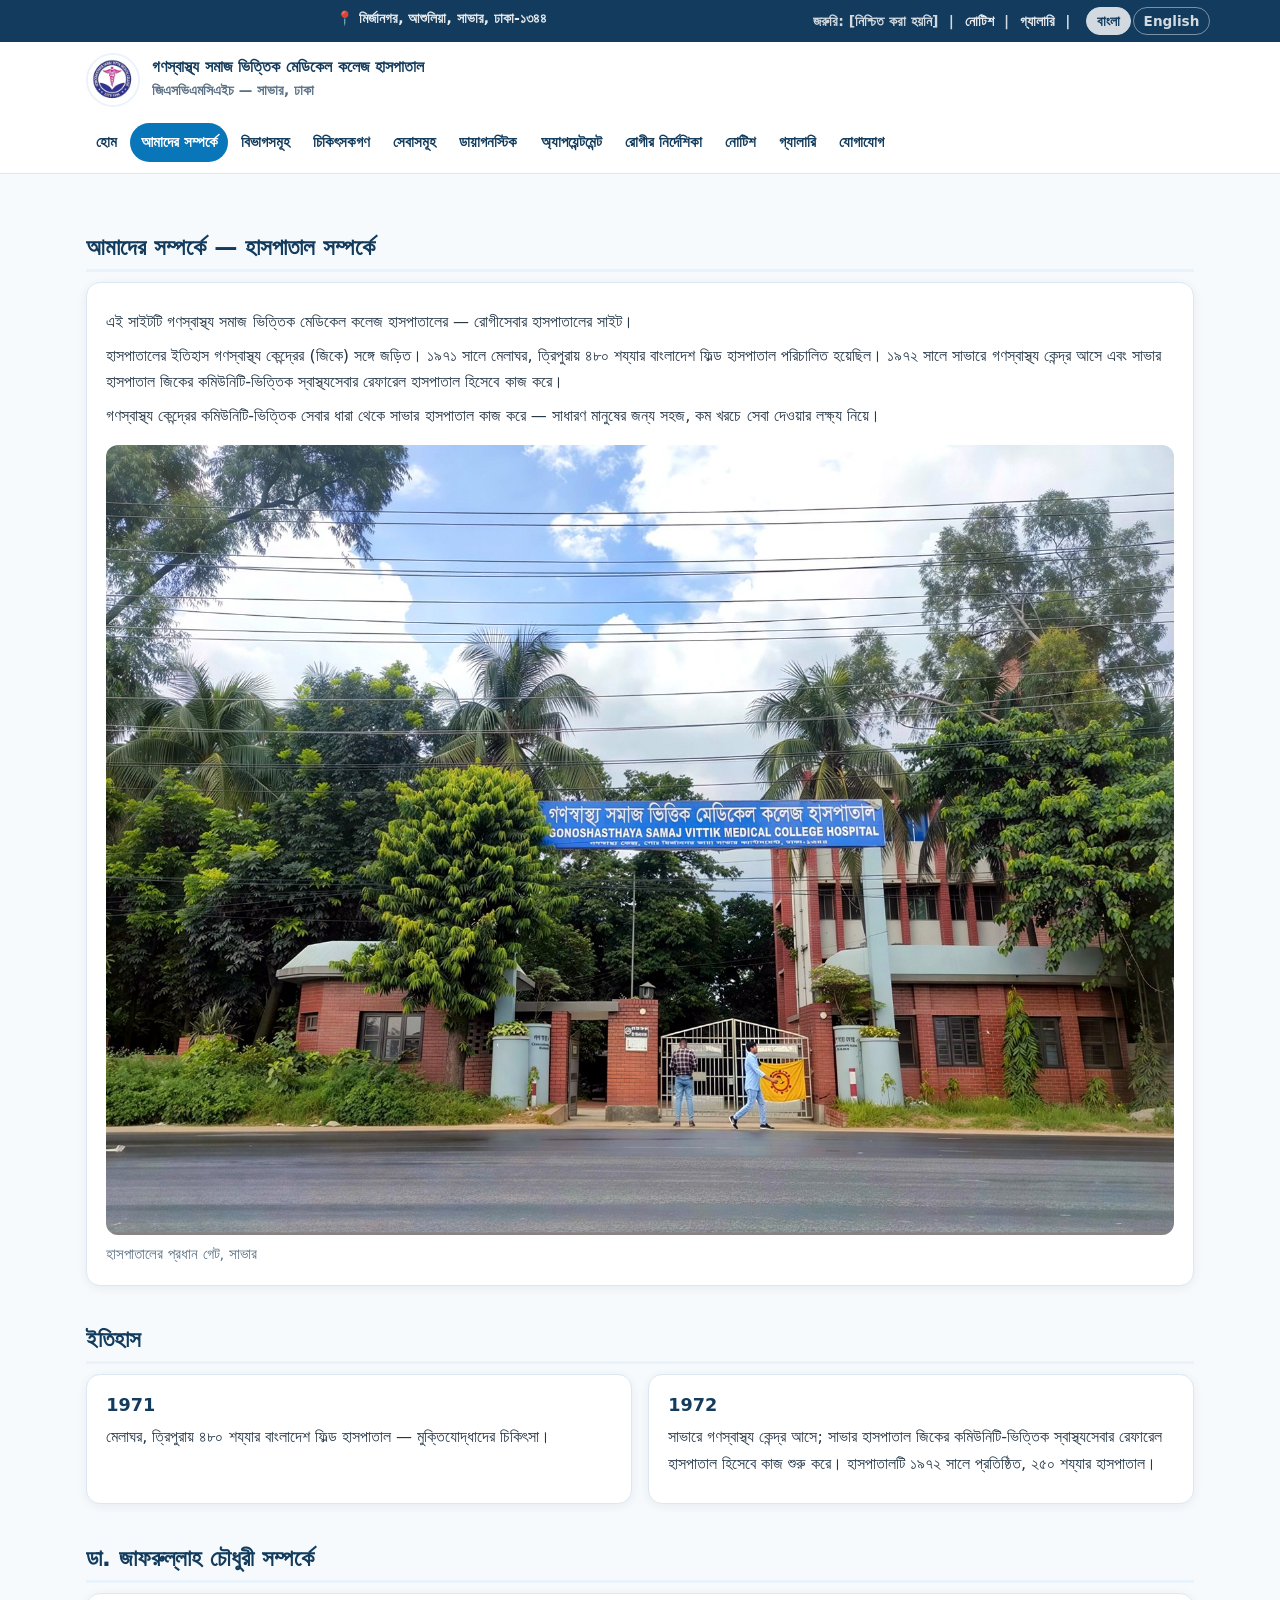
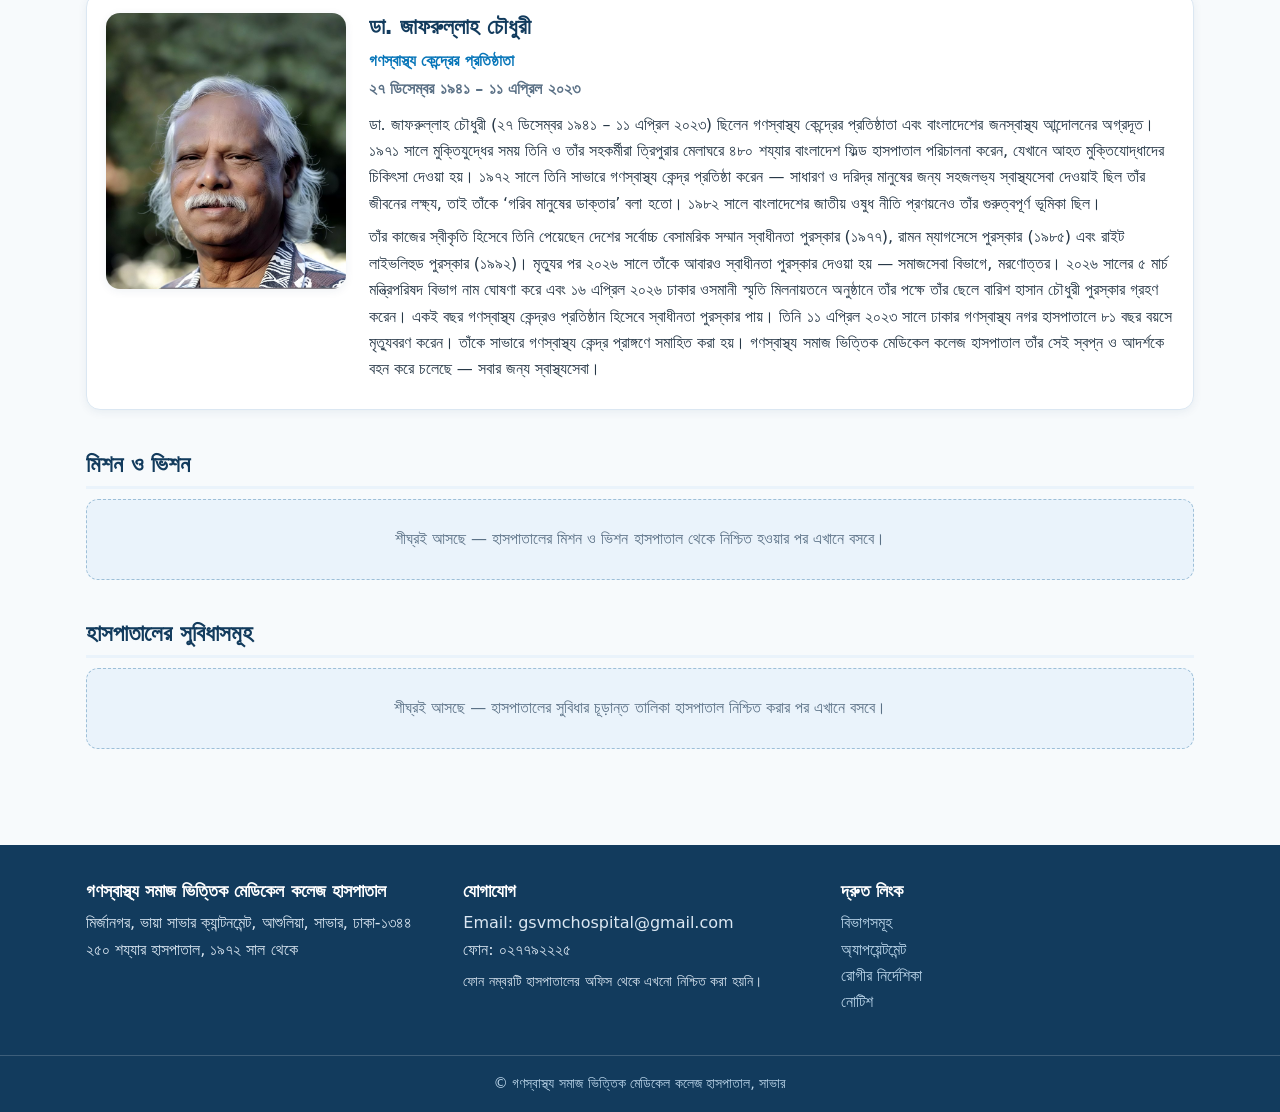
==== commit 92865567: "Department icons update: departments page with 13 SVG icons, topbar pin SVG on all pages" ====
--- a/pages/about.html
+++ b/pages/about.html
@@ -12,7 +12,7 @@
 </head>
 <body>
 <div class="topbar"><div class="topbar-inner">
-<span data-i18n="top.addr">📍 মির্জানগর, আশুলিয়া, সাভার, ঢাকা-১৩৪৪</span>
+<span class="inline-icon"><svg viewBox="0 0 48 48" fill="none" stroke="currentColor" stroke-width="1.8" stroke-linecap="round" stroke-linejoin="round" aria-hidden="true"><path pathLength="100" d="M24 40S12 29.5 12 20a12 12 0 0 1 24 0c0 9.5-12 20-12 20z"/><circle cx="24" cy="20" r="4.5"/></svg></span><span data-i18n="top.addr">মির্জানগর, আশুলিয়া, সাভার, ঢাকা-১৩৪৪</span>
 <span class="topbar-right"><span data-i18n="top.emergency">জরুরি: [নিশ্চিত করা হয়নি]</span> <span class="topbar-sep">|</span> <a href="../pages/notices.html" data-i18n="top.notice">নোটিশ</a> <span class="topbar-sep">|</span> <a href="../pages/gallery.html" data-i18n="top.gallery">গ্যালারি</a> <span class="topbar-sep">|</span> <span class="lang-toggle"><button type="button" class="lang-btn active" data-lang="bn">বাংলা</button><button type="button" class="lang-btn" data-lang="en">English</button></span></span>
 </div></div>
 <header class="site"><div class="header-inner">
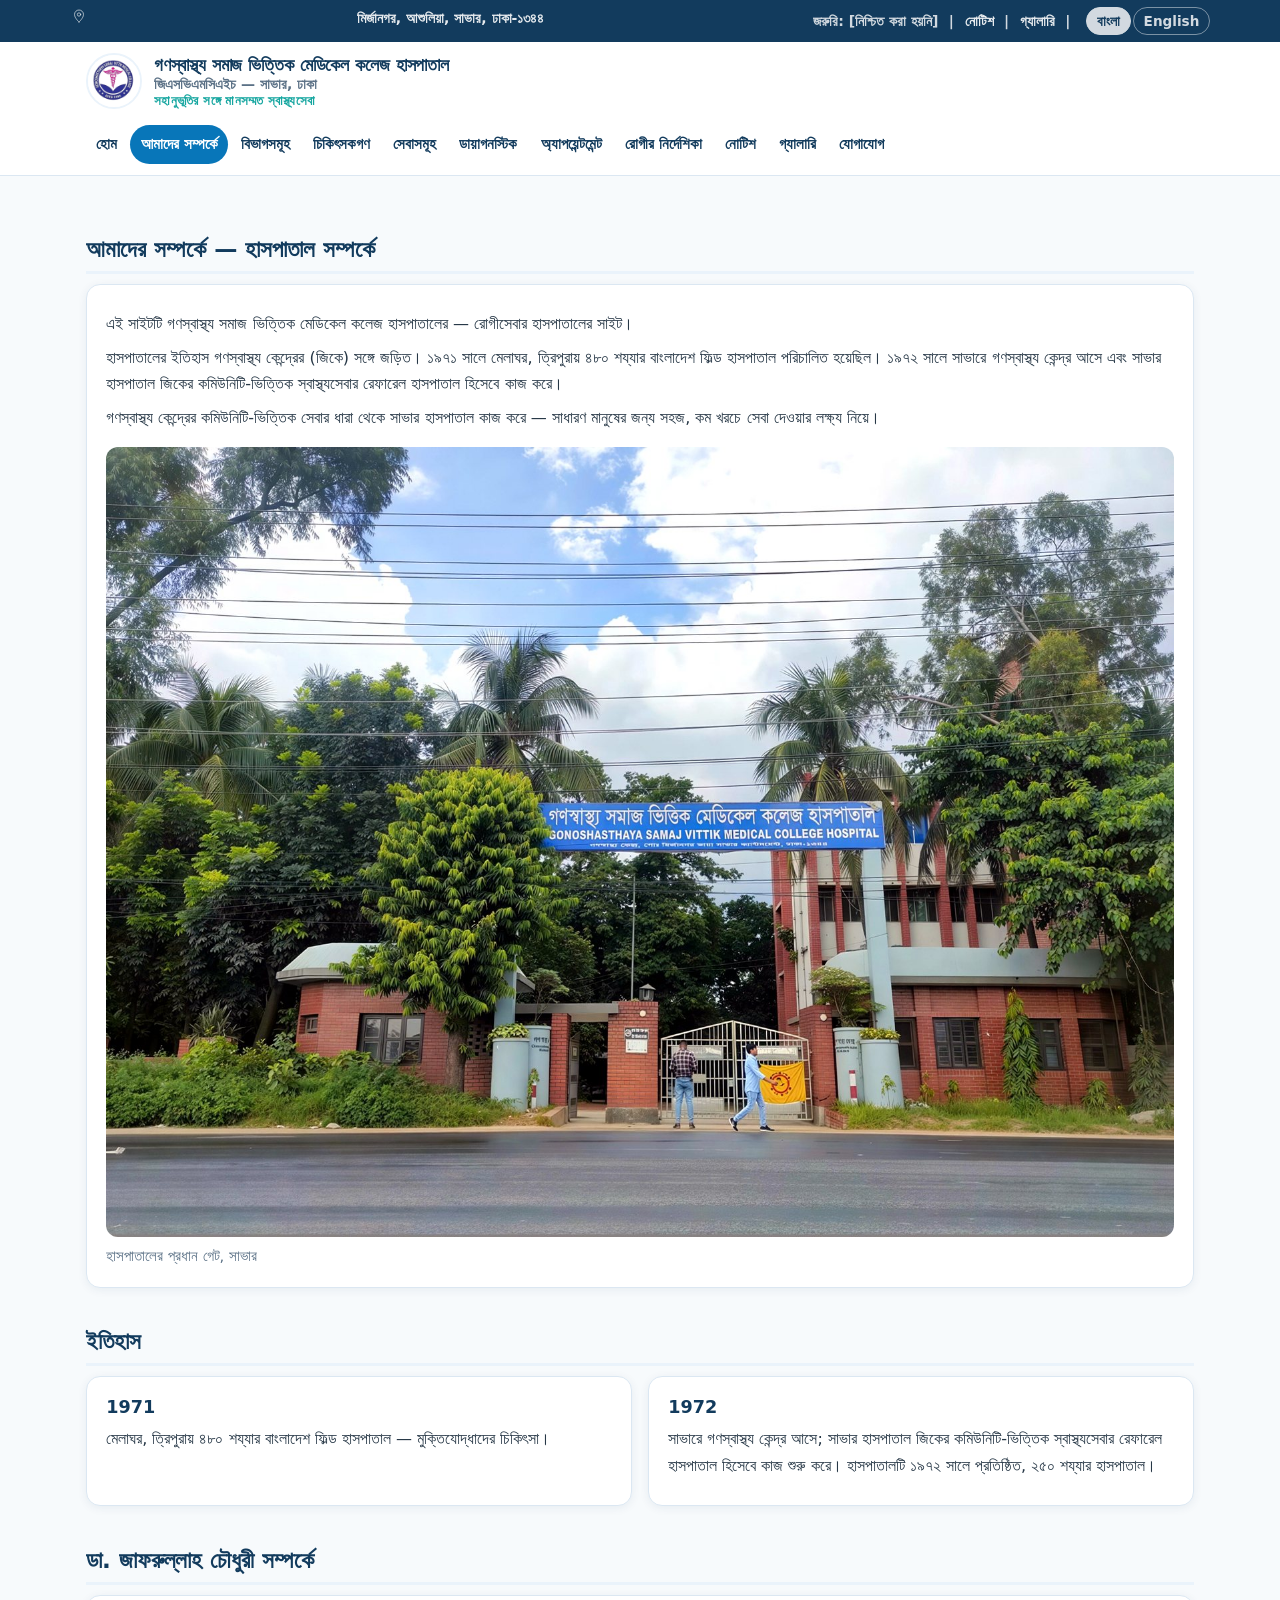
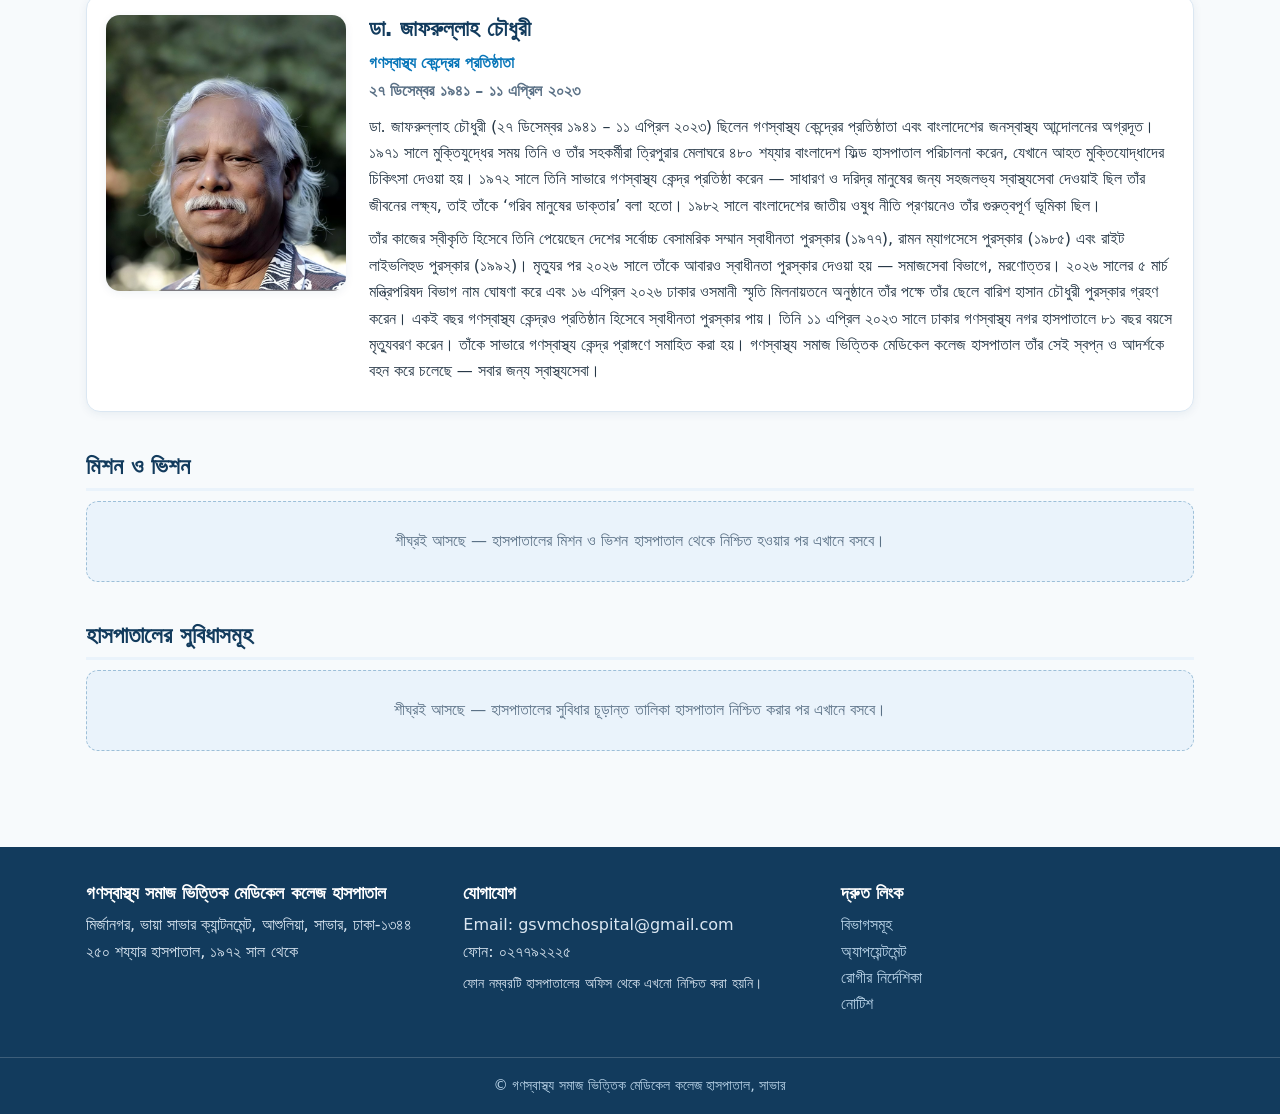
==== commit ceb92e01: "Deploy v8 pages with header lockup" ====
--- a/pages/about.html
+++ b/pages/about.html
@@ -16,7 +16,7 @@
 <span class="topbar-right"><span data-i18n="top.emergency">জরুরি: [নিশ্চিত করা হয়নি]</span> <span class="topbar-sep">|</span> <a href="../pages/notices.html" data-i18n="top.notice">নোটিশ</a> <span class="topbar-sep">|</span> <a href="../pages/gallery.html" data-i18n="top.gallery">গ্যালারি</a> <span class="topbar-sep">|</span> <span class="lang-toggle"><button type="button" class="lang-btn active" data-lang="bn">বাংলা</button><button type="button" class="lang-btn" data-lang="en">English</button></span></span>
 </div></div>
 <header class="site"><div class="header-inner">
-<a class="brand" href="../index.html"><img src="../assets/logo.jpg" alt="Gonoshasthaya Samaj Vittik Medical College logo"><span><b data-i18n="brand.name">গণস্বাস্থ্য সমাজ ভিত্তিক মেডিকেল কলেজ হাসপাতাল</b><small data-i18n="brand.sub">জিএসভিএমসিএইচ — সাভার, ঢাকা</small></span></a>
+<a class="brand" href="../index.html"><img src="../assets/logo.jpg" alt="Gonoshasthaya Samaj Vittik Medical College logo"><span class="wordmark"><b data-i18n="brand.name">গণস্বাস্থ্য সমাজ ভিত্তিক মেডিকেল কলেজ হাসপাতাল</b><small data-i18n="brand.sub">জিএসভিএমসিএইচ — সাভার, ঢাকা</small><small class="tagline" data-i18n="brand.tag">সহানুভূতির সঙ্গে মানসম্মত স্বাস্থ্যসেবা</small></span></a>
 <nav class="main"><a href="../index.html" data-i18n="nav.home">হোম</a><a href="about.html" class="active" data-i18n="nav.about">আমাদের সম্পর্কে</a><a href="departments.html" data-i18n="nav.departments">বিভাগসমূহ</a><a href="doctors.html" data-i18n="nav.doctors">চিকিৎসকগণ</a><a href="services.html" data-i18n="nav.services">সেবাসমূহ</a><a href="diagnostics.html" data-i18n="nav.diagnostics">ডায়াগনস্টিক</a><a href="appointments.html" data-i18n="nav.appointments">অ্যাপয়েন্টমেন্ট</a><a href="patient-guide.html" data-i18n="nav.guide">রোগীর নির্দেশিকা</a><a href="notices.html" data-i18n="nav.notice">নোটিশ</a><a href="gallery.html" data-i18n="nav.gallery">গ্যালারি</a><a href="contact.html" data-i18n="nav.contact">যোগাযোগ</a></nav>
 </div></header>
 <main>
--- a/assets/style.css
+++ b/assets/style.css
@@ -77,7 +77,8 @@
 .shortcuts{display:grid;grid-template-columns:repeat(4,1fr);gap:1rem}
 .shortcut{background:var(--white);border:1px solid var(--line);border-radius:var(--radius);padding:1.1rem;box-shadow:var(--shadow);transition:transform .2s,box-shadow .2s}
 .shortcut:hover{transform:translateY(-2px);box-shadow:0 6px 18px rgba(18,59,93,.12)}
-.shortcut .icon{font-size:1.6rem}
+.shortcut .icon{width:52px;height:52px}
+.shortcut.emergency .icon{color:#dc3545;background:#fdecec}
 .shortcut h3{margin:.3rem 0}
 .shortcut p{margin:0;color:var(--muted);font-size:.93rem}
 .shortcut.emergency{border-left:5px solid #dc3545}
@@ -158,7 +159,12 @@
 .spec-card{background:var(--white);border:1px solid var(--line);border-radius:var(--radius);padding:1.1rem .6rem;text-align:center;box-shadow:var(--shadow);transition:transform .2s,box-shadow .2s}
 .spec-card:hover{transform:translateY(-2px);box-shadow:0 6px 18px rgba(18,59,93,.12)}
 .spec-card h3{font-size:.98rem;margin:.4rem 0 0}
-.spec-icon{font-size:1.7rem}
+.spec-icon,.dept-icon,.shortcut .icon{display:inline-flex;align-items:center;justify-content:center;width:60px;height:60px;border-radius:50%;background:linear-gradient(135deg,#eaf3fb,#d9f2f0);color:var(--blue);flex:none;transition:background .25s,color .25s,box-shadow .25s}
+.spec-icon svg,.dept-icon svg,.shortcut .icon svg{width:32px;height:32px}
+.dept-icon{margin-bottom:.35rem}
+.inline-icon{display:inline-flex;vertical-align:-3px;color:var(--blue)}
+.inline-icon svg{width:18px;height:18px}
+.topbar .inline-icon{color:#fff;vertical-align:-4px}
 .stats-band{background:var(--navy);border-radius:var(--radius);padding:1.6rem 1.2rem;margin-top:2.4rem}
 .stats-band-inner{display:grid;grid-template-columns:repeat(4,1fr);gap:1rem}
 .stats-band .stat b{color:#fff}
@@ -197,3 +203,56 @@
 .card figure{margin:1rem 0 0}
 .card figure img{width:100%;border-radius:12px}
 .card figcaption{font-size:.92rem;color:var(--muted);margin-top:.4rem}
+
+
+/* ---- v8 premium-style homepage (layout pattern only, GSVMCH content) ---- */
+/* Header Send Query button */
+.btn.query{background:var(--navy);padding:.55rem 1rem}
+.btn.query:hover{background:#0d2c45}
+/* Hero prev/next round white arrows */
+.hero-arrow{position:absolute;top:50%;transform:translateY(-50%);z-index:6;width:44px;height:44px;border-radius:50%;background:#fff;color:var(--navy);border:0;font-size:1.7rem;line-height:1;cursor:pointer;box-shadow:0 2px 10px rgba(0,0,0,.28);pointer-events:auto}
+.hero-arrow.prev{left:1rem}
+.hero-arrow.next{right:1rem}
+.hero-arrow:hover{background:var(--soft)}
+/* Five quick-action cards overlapping the hero bottom */
+.shortcuts{grid-template-columns:repeat(5,1fr);margin-top:-3rem;position:relative;z-index:5}
+.shortcut h3{text-transform:uppercase;letter-spacing:.03em;font-size:1rem}
+/* Why Choose — centred intro */
+.why-choose .section-head p{max-width:760px;margin:.6rem auto 0}
+/* Specialities: photo left + tile grid right */
+.spec-layout{display:grid;grid-template-columns:300px 1fr;gap:1.4rem;align-items:stretch}
+.spec-photo{width:100%;height:100%;min-height:320px;object-fit:cover;border-radius:var(--radius);box-shadow:var(--shadow)}
+.spec-layout .spec-grid{grid-template-columns:repeat(4,1fr)}
+/* Purple View All button (premium pattern) */
+.btn.purple{background:#7c3aed}
+.btn.purple:hover{background:#6a2fd4}
+.view-all{text-align:right;margin-top:1rem}
+/* Ask GSVMCH banner */
+.ask-banner{background:var(--navy);border-radius:var(--radius);padding:2rem 1.2rem;text-align:center;color:#fff}
+.ask-banner h2{color:#fff;border-bottom:0;padding-bottom:0}
+.ask-banner p{color:#bcd6ea}
+/* Embedded map */
+.map-wrap{margin-top:1rem}
+.map-wrap iframe{width:100%;height:380px;border:0;border-radius:var(--radius);box-shadow:var(--shadow);display:block}
+@media(max-width:860px){
+  .spec-layout{grid-template-columns:1fr}
+  .spec-photo{min-height:220px}
+  .spec-layout .spec-grid{grid-template-columns:repeat(3,1fr)}
+  .shortcuts{grid-template-columns:repeat(2,1fr)}
+}
+@media(max-width:560px){
+  .spec-layout .spec-grid{grid-template-columns:repeat(2,1fr)}
+  .hero-arrow{width:36px;height:36px;font-size:1.4rem}
+  .map-wrap iframe{height:300px}
+}
+
+/* ---- v8 header logo lockup (premium pattern: circular logo + stacked wordmark) ---- */
+.brand img{width:56px;height:56px}
+.brand .wordmark{display:flex;flex-direction:column;line-height:1.22}
+.brand b{font-size:1.12rem;letter-spacing:-.01em}
+.brand small{font-size:.88rem}
+.brand .tagline{color:var(--teal);font-weight:700;font-size:.8rem;letter-spacing:.02em}
+@media(max-width:560px){
+  .brand img{width:48px;height:48px}
+  .brand b{font-size:.95rem}
+}
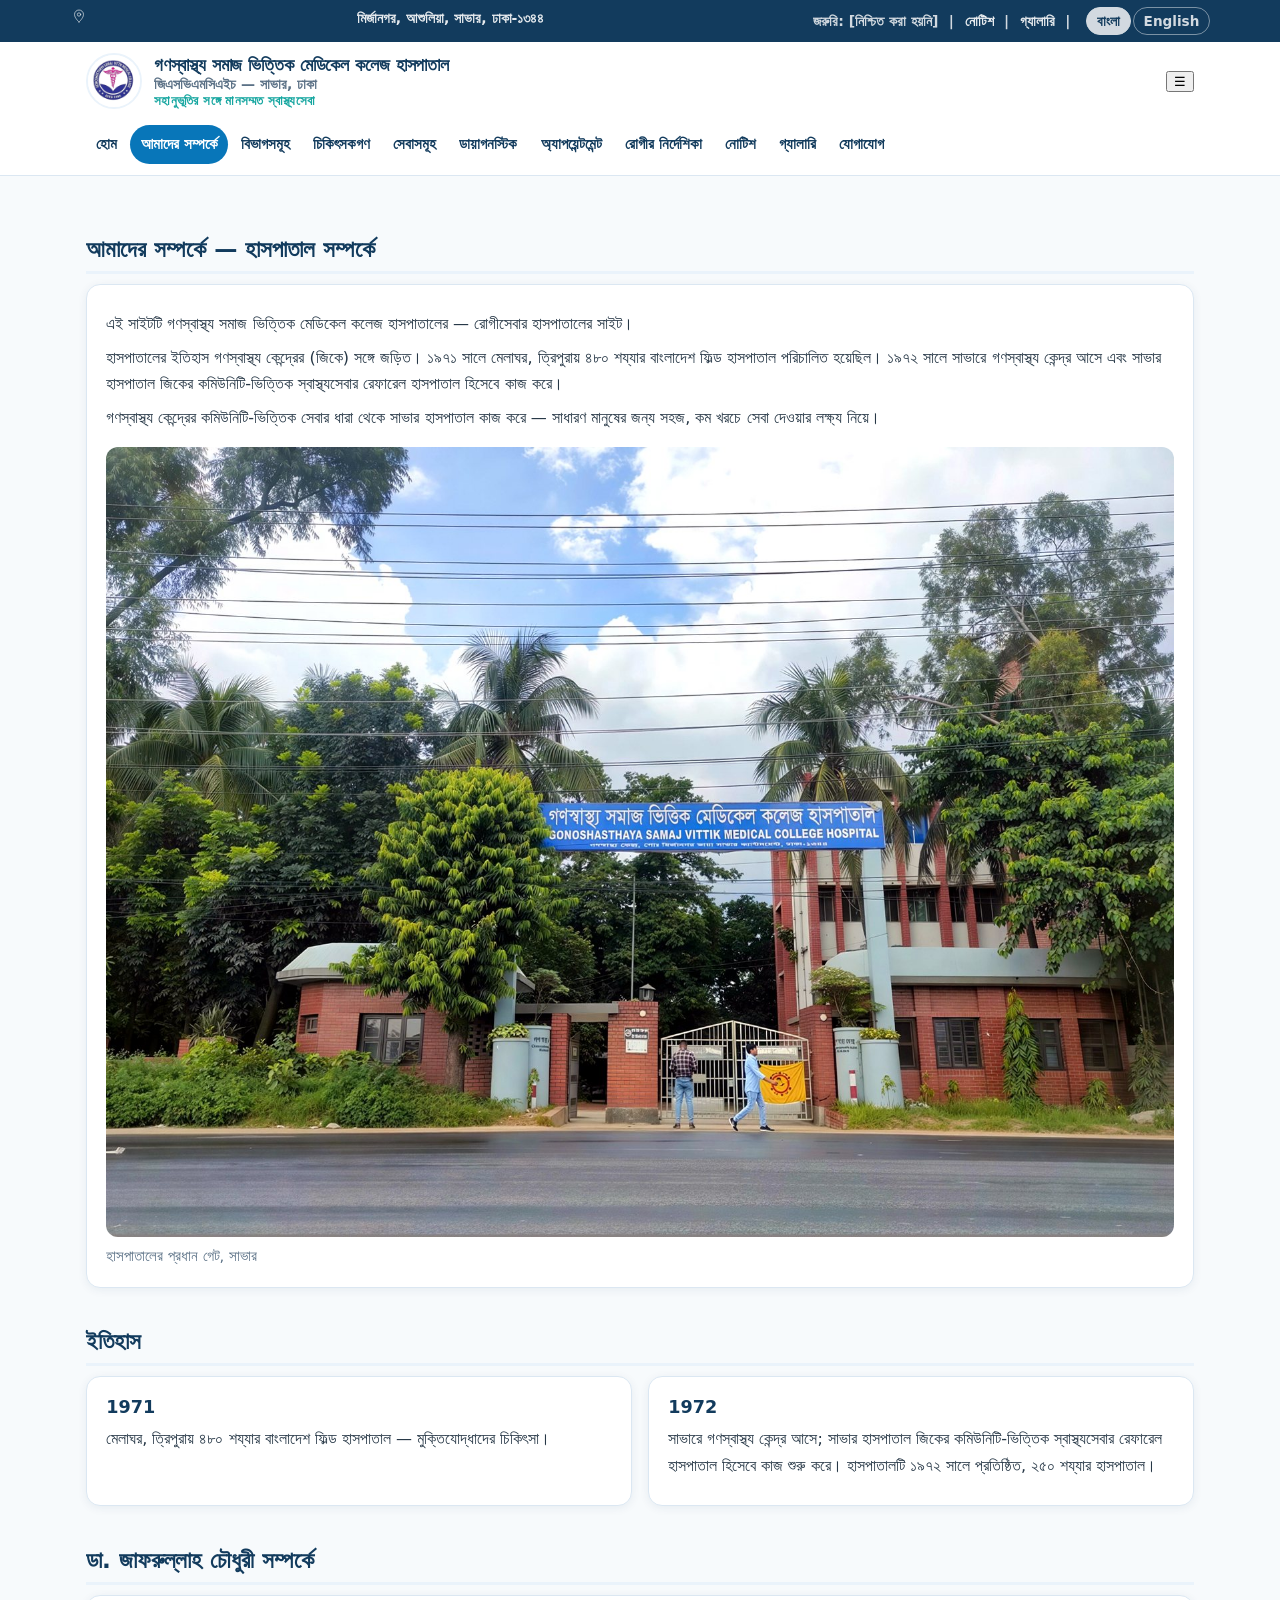
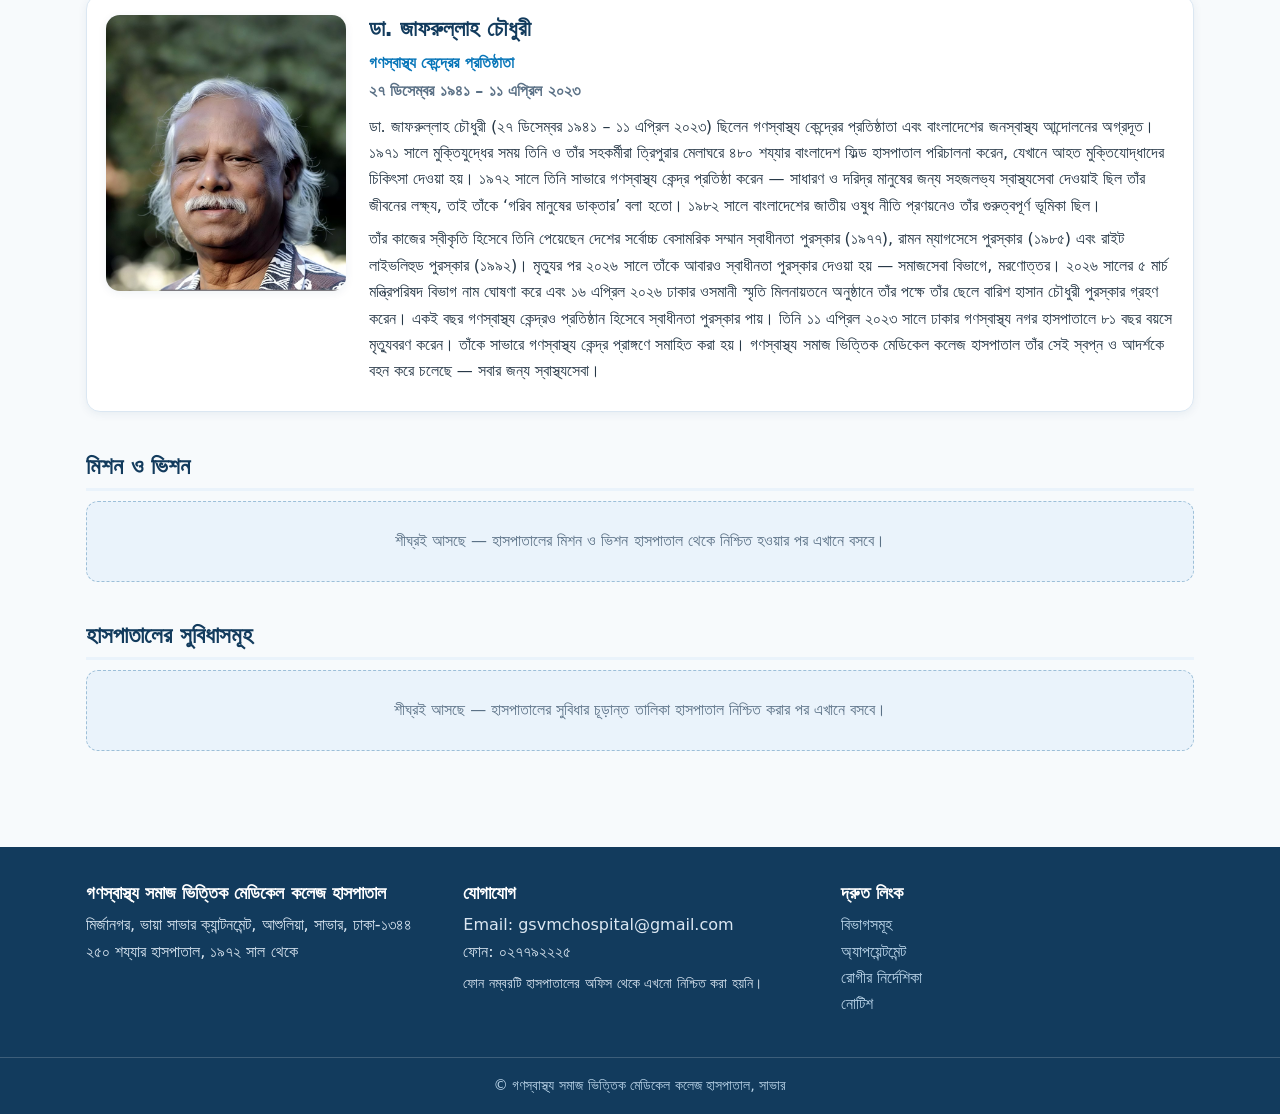
==== commit c2997812: "Update pages: hamburger header on all pages, premium department icons on departments page" ====
--- a/pages/about.html
+++ b/pages/about.html
@@ -17,7 +17,7 @@
 </div></div>
 <header class="site"><div class="header-inner">
 <a class="brand" href="../index.html"><img src="../assets/logo.jpg" alt="Gonoshasthaya Samaj Vittik Medical College logo"><span class="wordmark"><b data-i18n="brand.name">গণস্বাস্থ্য সমাজ ভিত্তিক মেডিকেল কলেজ হাসপাতাল</b><small data-i18n="brand.sub">জিএসভিএমসিএইচ — সাভার, ঢাকা</small><small class="tagline" data-i18n="brand.tag">সহানুভূতির সঙ্গে মানসম্মত স্বাস্থ্যসেবা</small></span></a>
-<nav class="main"><a href="../index.html" data-i18n="nav.home">হোম</a><a href="about.html" class="active" data-i18n="nav.about">আমাদের সম্পর্কে</a><a href="departments.html" data-i18n="nav.departments">বিভাগসমূহ</a><a href="doctors.html" data-i18n="nav.doctors">চিকিৎসকগণ</a><a href="services.html" data-i18n="nav.services">সেবাসমূহ</a><a href="diagnostics.html" data-i18n="nav.diagnostics">ডায়াগনস্টিক</a><a href="appointments.html" data-i18n="nav.appointments">অ্যাপয়েন্টমেন্ট</a><a href="patient-guide.html" data-i18n="nav.guide">রোগীর নির্দেশিকা</a><a href="notices.html" data-i18n="nav.notice">নোটিশ</a><a href="gallery.html" data-i18n="nav.gallery">গ্যালারি</a><a href="contact.html" data-i18n="nav.contact">যোগাযোগ</a></nav>
+<button class="nav-toggle" type="button" aria-label="মেনু" aria-expanded="false" aria-controls="mainNav">☰</button><nav class="main" id="mainNav"><a href="../index.html" data-i18n="nav.home">হোম</a><a href="about.html" class="active" data-i18n="nav.about">আমাদের সম্পর্কে</a><a href="departments.html" data-i18n="nav.departments">বিভাগসমূহ</a><a href="doctors.html" data-i18n="nav.doctors">চিকিৎসকগণ</a><a href="services.html" data-i18n="nav.services">সেবাসমূহ</a><a href="diagnostics.html" data-i18n="nav.diagnostics">ডায়াগনস্টিক</a><a href="appointments.html" data-i18n="nav.appointments">অ্যাপয়েন্টমেন্ট</a><a href="patient-guide.html" data-i18n="nav.guide">রোগীর নির্দেশিকা</a><a href="notices.html" data-i18n="nav.notice">নোটিশ</a><a href="gallery.html" data-i18n="nav.gallery">গ্যালারি</a><a href="contact.html" data-i18n="nav.contact">যোগাযোগ</a></nav>
 </div></header>
 <main>
 
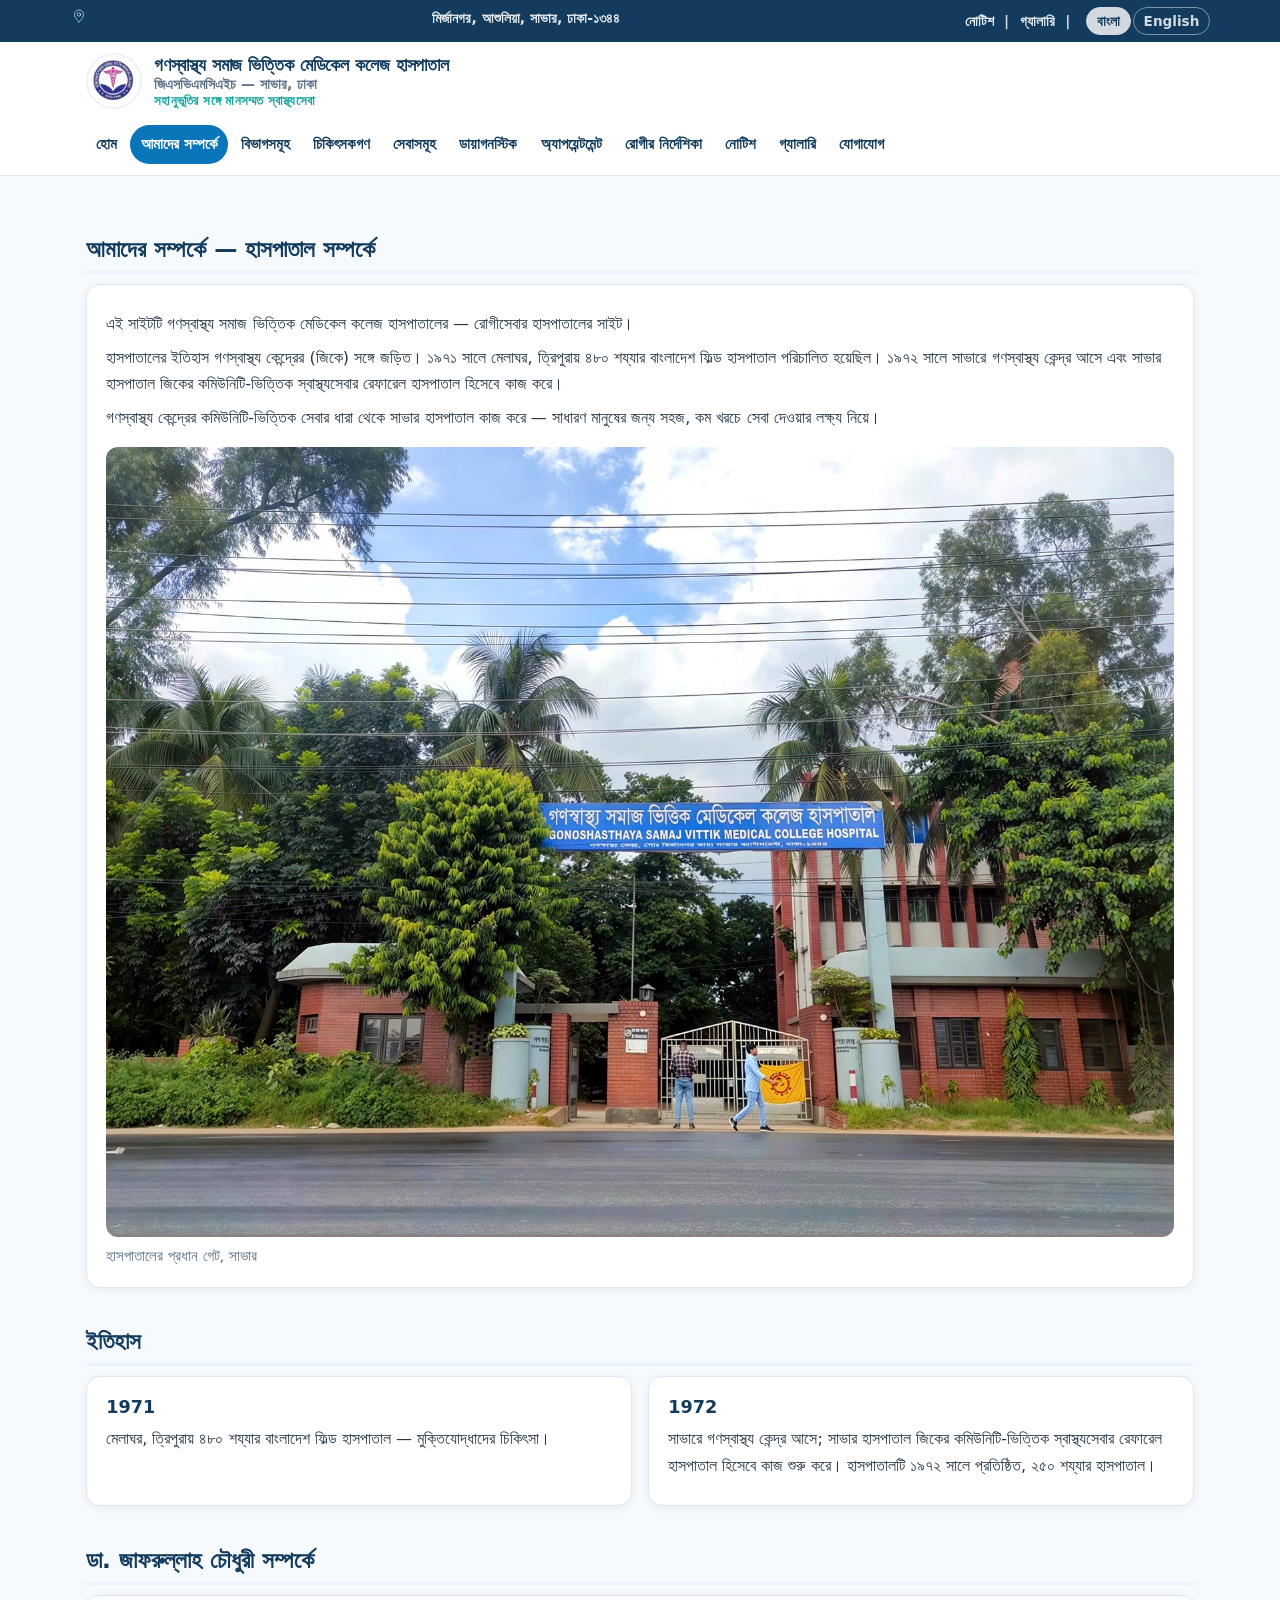
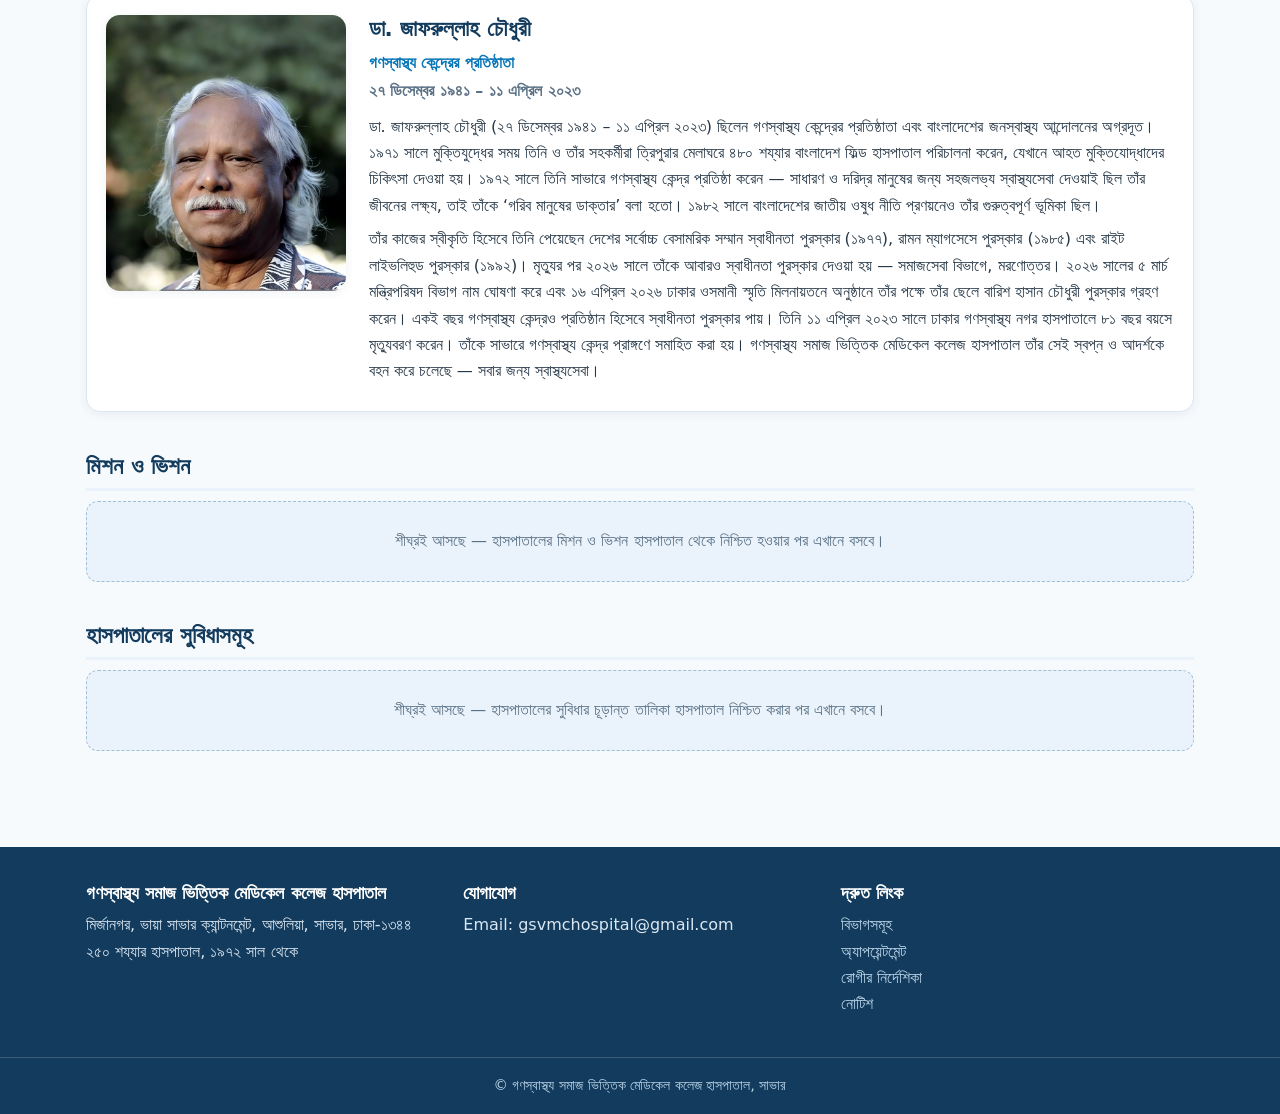
==== commit 1a38e486: "Update pages: about, gallery, departments (SVG icons), doctors, services, diagnostics, appointments," ====
--- a/pages/about.html
+++ b/pages/about.html
@@ -13,7 +13,7 @@
 <body>
 <div class="topbar"><div class="topbar-inner">
 <span class="inline-icon"><svg viewBox="0 0 48 48" fill="none" stroke="currentColor" stroke-width="1.8" stroke-linecap="round" stroke-linejoin="round" aria-hidden="true"><path pathLength="100" d="M24 40S12 29.5 12 20a12 12 0 0 1 24 0c0 9.5-12 20-12 20z"/><circle cx="24" cy="20" r="4.5"/></svg></span><span data-i18n="top.addr">মির্জানগর, আশুলিয়া, সাভার, ঢাকা-১৩৪৪</span>
-<span class="topbar-right"><span data-i18n="top.emergency">জরুরি: [নিশ্চিত করা হয়নি]</span> <span class="topbar-sep">|</span> <a href="../pages/notices.html" data-i18n="top.notice">নোটিশ</a> <span class="topbar-sep">|</span> <a href="../pages/gallery.html" data-i18n="top.gallery">গ্যালারি</a> <span class="topbar-sep">|</span> <span class="lang-toggle"><button type="button" class="lang-btn active" data-lang="bn">বাংলা</button><button type="button" class="lang-btn" data-lang="en">English</button></span></span>
+<span class="topbar-right"><a href="../pages/notices.html" data-i18n="top.notice">নোটিশ</a> <span class="topbar-sep">|</span> <a href="../pages/gallery.html" data-i18n="top.gallery">গ্যালারি</a> <span class="topbar-sep">|</span> <span class="lang-toggle"><button type="button" class="lang-btn active" data-lang="bn">বাংলা</button><button type="button" class="lang-btn" data-lang="en">English</button></span></span>
 </div></div>
 <header class="site"><div class="header-inner">
 <a class="brand" href="../index.html"><img src="../assets/logo.jpg" alt="Gonoshasthaya Samaj Vittik Medical College logo"><span class="wordmark"><b data-i18n="brand.name">গণস্বাস্থ্য সমাজ ভিত্তিক মেডিকেল কলেজ হাসপাতাল</b><small data-i18n="brand.sub">জিএসভিএমসিএইচ — সাভার, ঢাকা</small><small class="tagline" data-i18n="brand.tag">সহানুভূতির সঙ্গে মানসম্মত স্বাস্থ্যসেবা</small></span></a>
@@ -47,7 +47,7 @@
 </main>
 <footer class="site"><div class="footer-inner">
 <div><h3 data-i18n="brand.name">গণস্বাস্থ্য সমাজ ভিত্তিক মেডিকেল কলেজ হাসপাতাল</h3><p data-i18n-html="foot.addr">মির্জানগর, ভায়া সাভার ক্যান্টনমেন্ট, আশুলিয়া, সাভার, ঢাকা-১৩৪৪<br>২৫০ শয্যার হাসপাতাল, ১৯৭২ সাল থেকে</p></div>
-<div><h3 data-i18n="foot.contact_h">যোগাযোগ</h3><p>Email: gsvmchospital@gmail.com<br><span data-i18n="contact.phone">ফোন: ০২৭৭৯২২২৫</span></p><p class="small" data-i18n="foot.phone_note">ফোন নম্বরটি হাসপাতালের অফিস থেকে এখনো নিশ্চিত করা হয়নি।</p></div>
+<div><h3 data-i18n="foot.contact_h">যোগাযোগ</h3><p>Email: gsvmchospital@gmail.com</p></div>
 <div><h3 data-i18n="foot.quick">দ্রুত লিংক</h3><p><a href="../pages/departments.html" data-i18n="nav.departments">বিভাগসমূহ</a><br><a href="../pages/appointments.html" data-i18n="nav.appointments">অ্যাপয়েন্টমেন্ট</a><br><a href="../pages/patient-guide.html" data-i18n="nav.guide">রোগীর নির্দেশিকা</a><br><a href="../pages/notices.html" data-i18n="nav.notice">নোটিশ</a></p></div>
 </div><div class="footer-bottom" data-i18n="foot.copy_short">© গণস্বাস্থ্য সমাজ ভিত্তিক মেডিকেল কলেজ হাসপাতাল, সাভার</div></footer>
 <script src="../assets/lang.js"></script>
--- a/assets/style.css
+++ b/assets/style.css
@@ -132,6 +132,8 @@
   .hero-text{padding:1.4rem}
   .brand b{font-size:.9rem}
   .brand img{width:44px;height:44px}
+  .spec-icon,.dept-icon{width:64px;height:64px}
+  .spec-icon img,.dept-icon img{width:64px;height:64px}
   h1{font-size:1.6rem}
 }
 
@@ -159,8 +161,11 @@
 .spec-card{background:var(--white);border:1px solid var(--line);border-radius:var(--radius);padding:1.1rem .6rem;text-align:center;box-shadow:var(--shadow);transition:transform .2s,box-shadow .2s}
 .spec-card:hover{transform:translateY(-2px);box-shadow:0 6px 18px rgba(18,59,93,.12)}
 .spec-card h3{font-size:.98rem;margin:.4rem 0 0}
-.spec-icon,.dept-icon,.shortcut .icon{display:inline-flex;align-items:center;justify-content:center;width:60px;height:60px;border-radius:50%;background:linear-gradient(135deg,#eaf3fb,#d9f2f0);color:var(--blue);flex:none;transition:background .25s,color .25s,box-shadow .25s}
-.spec-icon svg,.dept-icon svg,.shortcut .icon svg{width:32px;height:32px}
+.shortcut .icon{display:inline-flex;align-items:center;justify-content:center;width:60px;height:60px;border-radius:50%;background:linear-gradient(135deg,#eaf3fb,#d9f2f0);color:var(--blue);flex:none;transition:background .25s,color .25s,box-shadow .25s}
+.shortcut .icon svg{width:32px;height:32px}
+/* Premium PNG dept icons: no circular badge — the PNGs carry their own soft-blue glow */
+.spec-icon,.dept-icon{display:inline-flex;align-items:center;justify-content:center;width:76px;height:76px;flex:none}
+.spec-icon img,.dept-icon img{width:76px;height:76px;object-fit:contain;transition:transform .25s ease,filter .25s ease}
 .dept-icon{margin-bottom:.35rem}
 .inline-icon{display:inline-flex;vertical-align:-3px;color:var(--blue)}
 .inline-icon svg{width:18px;height:18px}
@@ -256,3 +261,41 @@
   .brand img{width:48px;height:48px}
   .brand b{font-size:.95rem}
 }
+
+/* ---- Mobile fixes 2026-11-02 (Miraz-approved) ---- */
+/* Hamburger button — hidden on desktop */
+.nav-toggle{display:none;background:var(--navy);color:#fff;border:0;border-radius:10px;width:44px;height:44px;font-size:1.5rem;line-height:1;cursor:pointer;flex:none}
+.nav-toggle:hover{background:#0d2c45}
+/* Appointment form — two-column grid, full section width */
+#apptForm{max-width:none}
+#apptForm.form-grid{grid-template-columns:1fr 1fr}
+#apptForm.form-grid .btn,#apptForm.form-grid #apptResult{grid-column:1/-1}
+/* Date field looks like a proper date picker, same height as the other fields */
+input[type="date"]{min-height:46px}
+input[type="date"]::-webkit-calendar-picker-indicator{cursor:pointer}
+@media(max-width:860px){
+  /* Compact one-row header: brand + hamburger + Send Query button */
+  .header-inner{flex-wrap:nowrap;gap:.6rem}
+  .brand{min-width:0}
+  .brand .tagline{display:none}
+  .nav-toggle{display:block}
+  .btn.query{flex:none;padding:.55rem .8rem;white-space:nowrap}
+  /* With JS on, the nav is hidden until the hamburger is tapped;
+     without JS (no html.js) the menu stays visible as before */
+  html.js nav.main{display:none}
+  body.nav-open nav.main{display:flex;position:absolute;top:100%;left:0;right:0;flex-direction:column;gap:0;background:#fff;border-bottom:1px solid var(--line);box-shadow:0 8px 18px rgba(18,59,93,.12);padding:.4rem .8rem .8rem}
+  body.nav-open nav.main a{border-radius:8px;padding:.6rem .8rem}
+}
+@media(max-width:560px){
+  /* Quick-action cards: 2 columns, 5th card full width */
+  .shortcuts{grid-template-columns:repeat(2,1fr)}
+  .shortcut.emergency{grid-column:1/-1}
+  /* Appointment form collapses to 1 column */
+  #apptForm.form-grid{grid-template-columns:1fr}
+  .brand b{font-size:.92rem}
+  .brand small{font-size:.8rem}
+}
+@media(max-width:420px){
+  /* Founder strip stacks only when very narrow */
+  .founder-strip{flex-direction:column;align-items:flex-start}
+}
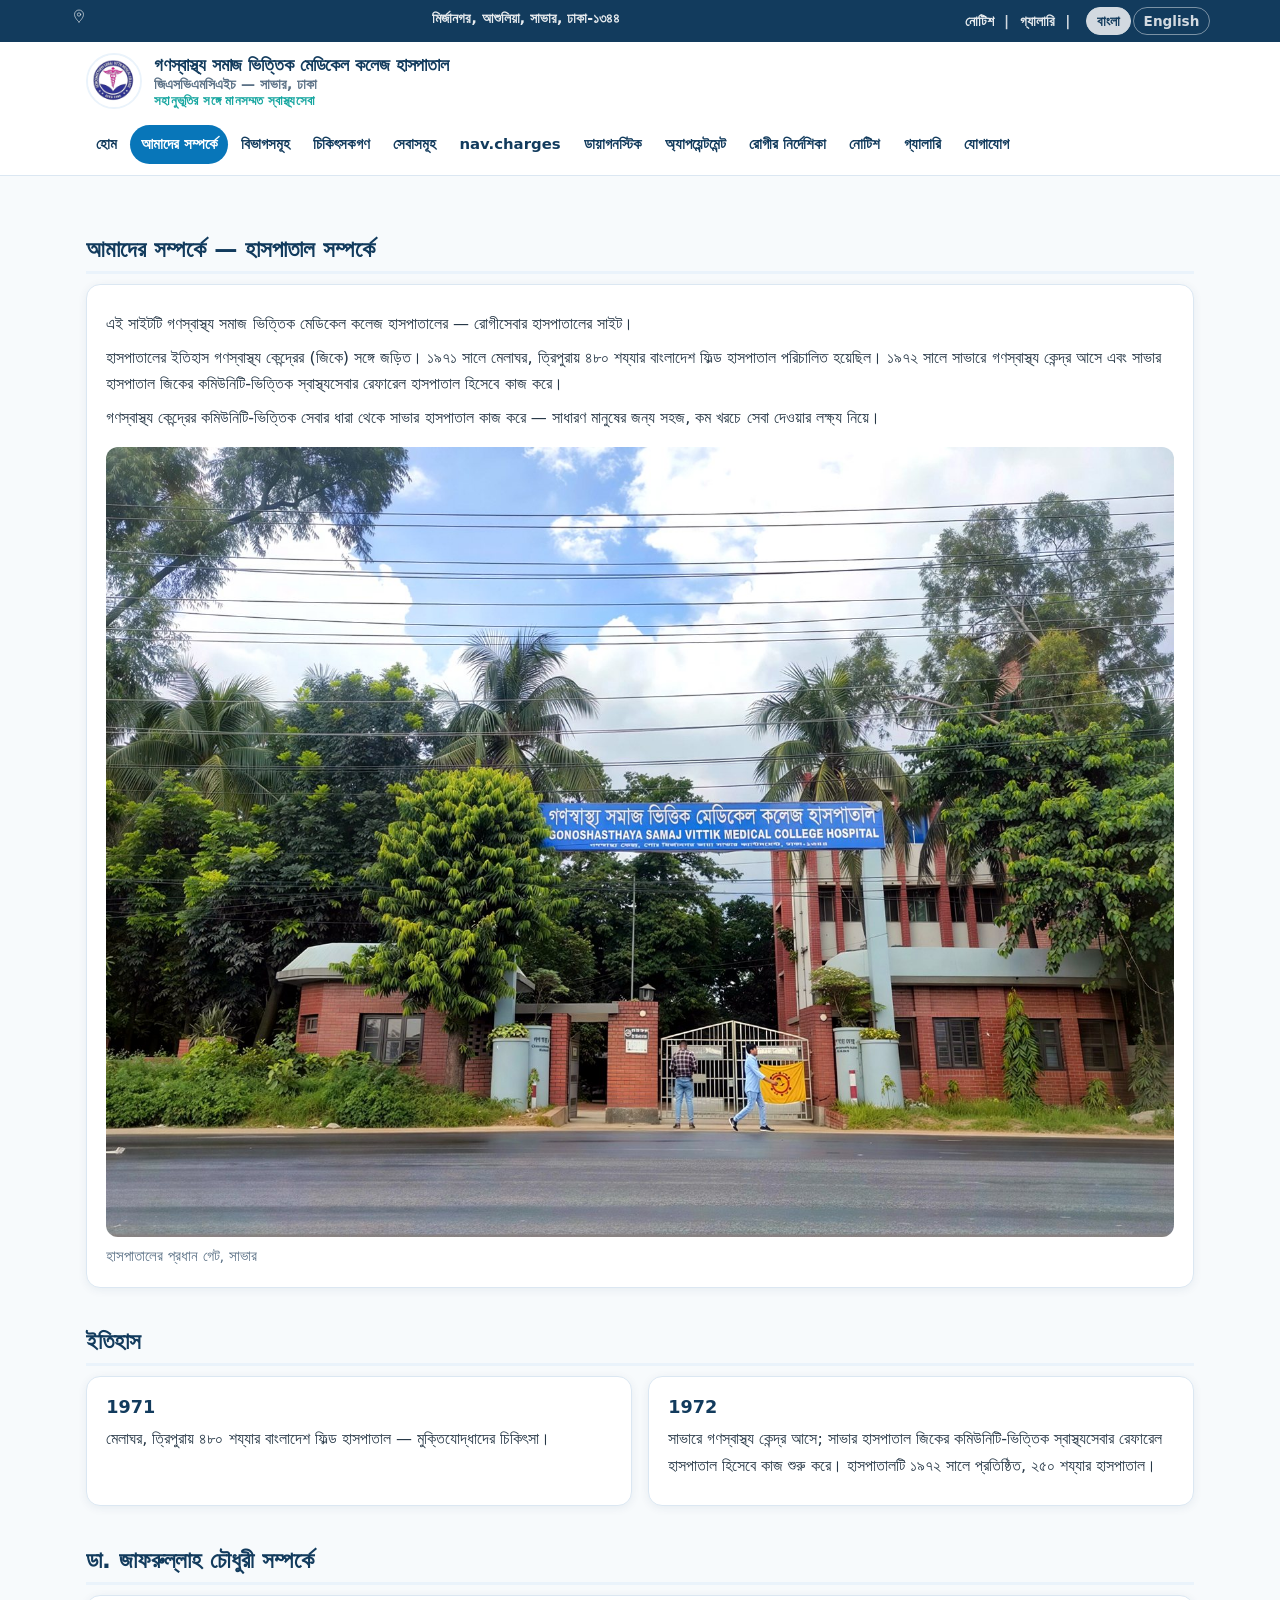
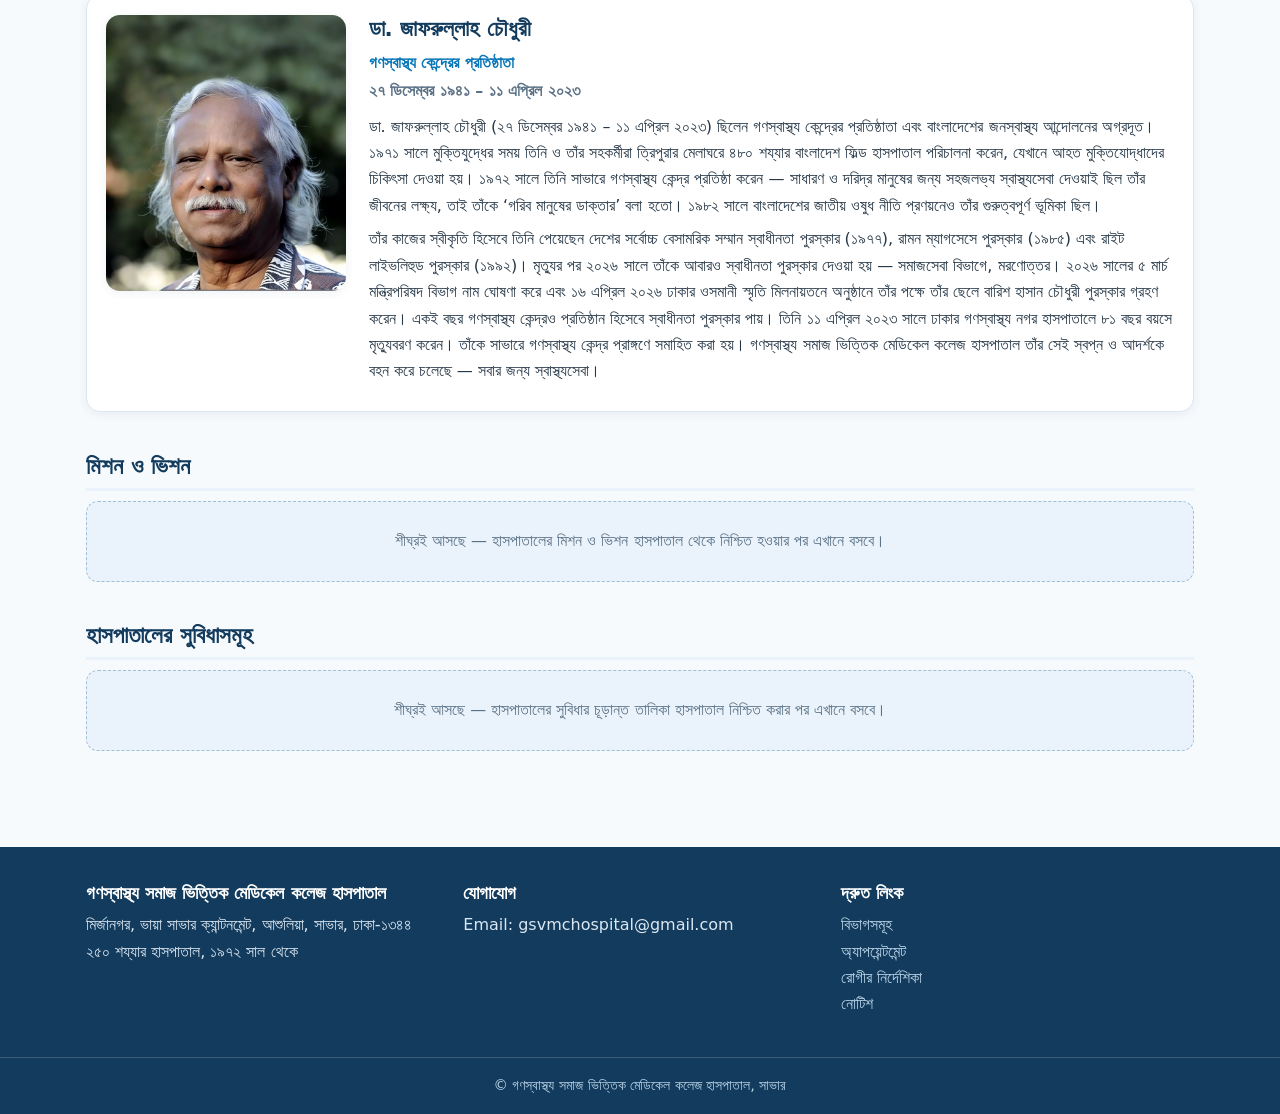
==== commit 6c47c8f1: "Add charges nav link" ====
--- a/pages/about.html
+++ b/pages/about.html
@@ -17,7 +17,7 @@
 </div></div>
 <header class="site"><div class="header-inner">
 <a class="brand" href="../index.html"><img src="../assets/logo.jpg" alt="Gonoshasthaya Samaj Vittik Medical College logo"><span class="wordmark"><b data-i18n="brand.name">গণস্বাস্থ্য সমাজ ভিত্তিক মেডিকেল কলেজ হাসপাতাল</b><small data-i18n="brand.sub">জিএসভিএমসিএইচ — সাভার, ঢাকা</small><small class="tagline" data-i18n="brand.tag">সহানুভূতির সঙ্গে মানসম্মত স্বাস্থ্যসেবা</small></span></a>
-<button class="nav-toggle" type="button" aria-label="মেনু" aria-expanded="false" aria-controls="mainNav">☰</button><nav class="main" id="mainNav"><a href="../index.html" data-i18n="nav.home">হোম</a><a href="about.html" class="active" data-i18n="nav.about">আমাদের সম্পর্কে</a><a href="departments.html" data-i18n="nav.departments">বিভাগসমূহ</a><a href="doctors.html" data-i18n="nav.doctors">চিকিৎসকগণ</a><a href="services.html" data-i18n="nav.services">সেবাসমূহ</a><a href="diagnostics.html" data-i18n="nav.diagnostics">ডায়াগনস্টিক</a><a href="appointments.html" data-i18n="nav.appointments">অ্যাপয়েন্টমেন্ট</a><a href="patient-guide.html" data-i18n="nav.guide">রোগীর নির্দেশিকা</a><a href="notices.html" data-i18n="nav.notice">নোটিশ</a><a href="gallery.html" data-i18n="nav.gallery">গ্যালারি</a><a href="contact.html" data-i18n="nav.contact">যোগাযোগ</a></nav>
+<button class="nav-toggle" type="button" aria-label="মেনু" aria-expanded="false" aria-controls="mainNav">☰</button><nav class="main" id="mainNav"><a href="../index.html" data-i18n="nav.home">হোম</a><a href="about.html" class="active" data-i18n="nav.about">আমাদের সম্পর্কে</a><a href="departments.html" data-i18n="nav.departments">বিভাগসমূহ</a><a href="doctors.html" data-i18n="nav.doctors">চিকিৎসকগণ</a><a href="services.html" data-i18n="nav.services">সেবাসমূহ</a><a href="charges.html" data-i18n="nav.charges">সেবা মূল্য</a><a href="diagnostics.html" data-i18n="nav.diagnostics">ডায়াগনস্টিক</a><a href="appointments.html" data-i18n="nav.appointments">অ্যাপয়েন্টমেন্ট</a><a href="patient-guide.html" data-i18n="nav.guide">রোগীর নির্দেশিকা</a><a href="notices.html" data-i18n="nav.notice">নোটিশ</a><a href="gallery.html" data-i18n="nav.gallery">গ্যালারি</a><a href="contact.html" data-i18n="nav.contact">যোগাযোগ</a></nav>
 </div></header>
 <main>
 
--- a/assets/style.css
+++ b/assets/style.css
@@ -133,7 +133,7 @@
   .brand b{font-size:.9rem}
   .brand img{width:44px;height:44px}
   .spec-icon,.dept-icon{width:64px;height:64px}
-  .spec-icon img,.dept-icon img{width:64px;height:64px}
+  .spec-icon svg,.dept-icon svg{width:34px;height:34px}
   h1{font-size:1.6rem}
 }
 
@@ -159,13 +159,12 @@
 .stats-box .stat span,.stats-band .stat span{font-size:.92rem;color:var(--muted);font-weight:600}
 .spec-grid{display:grid;grid-template-columns:repeat(6,1fr);gap:.9rem}
 .spec-card{background:var(--white);border:1px solid var(--line);border-radius:var(--radius);padding:1.1rem .6rem;text-align:center;box-shadow:var(--shadow);transition:transform .2s,box-shadow .2s}
-.spec-card:hover{transform:translateY(-2px);box-shadow:0 6px 18px rgba(18,59,93,.12)}
+.spec-card:hover{transform:translateY(-4px);box-shadow:0 10px 24px rgba(18,59,93,.14)}
 .spec-card h3{font-size:.98rem;margin:.4rem 0 0}
 .shortcut .icon{display:inline-flex;align-items:center;justify-content:center;width:60px;height:60px;border-radius:50%;background:linear-gradient(135deg,#eaf3fb,#d9f2f0);color:var(--blue);flex:none;transition:background .25s,color .25s,box-shadow .25s}
 .shortcut .icon svg{width:32px;height:32px}
-/* Premium PNG dept icons: no circular badge — the PNGs carry their own soft-blue glow */
-.spec-icon,.dept-icon{display:inline-flex;align-items:center;justify-content:center;width:76px;height:76px;flex:none}
-.spec-icon img,.dept-icon img{width:76px;height:76px;object-fit:contain;transition:transform .25s ease,filter .25s ease}
+/* Premium SVG dept icons: soft-blue circular badge (Lucide-style stroke icons) */
+.spec-icon svg,.dept-icon svg{width:34px;height:34px}
 .dept-icon{margin-bottom:.35rem}
 .inline-icon{display:inline-flex;vertical-align:-3px;color:var(--blue)}
 .inline-icon svg{width:18px;height:18px}
@@ -299,3 +298,66 @@
   /* Founder strip stacks only when very narrow */
   .founder-strip{flex-direction:column;align-items:flex-start}
 }
+
+/* ---- Premium redesign 2026-11-02 (Specialties / About / Founder / Appointment) ---- */
+/* Clickable specialty cards */
+a.spec-card{display:block;color:var(--ink)}
+a.spec-card:hover{text-decoration:none}
+a.spec-card h3{font-size:1.02rem;line-height:1.45}
+.spec-card .spec-icon{margin-bottom:.15rem}
+/* Departments page cards */
+a.card.dept-link{display:block;color:var(--ink)}
+a.card.dept-link:hover{text-decoration:none}
+/* About: history button row */
+.about-actions{display:flex;gap:.6rem;flex-wrap:wrap;margin-top:1rem}
+/* Founder: elegant horizontal profile card */
+.founder-strip{background:#eaf3fb;border:1px solid #cfe3f2;border-left:4px solid var(--teal);padding:1.3rem 1.4rem}
+.founder-strip img{width:112px;height:130px;border-radius:14px}
+.founder-strip h3{font-size:1.3rem}
+.founder-strip .founder-role{font-weight:700;color:var(--blue)}
+.founder-strip .founder-bio{color:var(--muted);font-size:.95rem}
+.founder-strip a{font-weight:700}
+/* Appointment: premium form */
+.appt-sub{max-width:640px}
+.form-field{display:grid;gap:.3rem;align-content:start}
+.field-err{display:none;color:#c0392b;font-size:.88rem;font-weight:600}
+.field-err.show{display:block}
+input.invalid,select.invalid,textarea.invalid{border-color:#dc3545}
+input.invalid:focus,select.invalid:focus,textarea.invalid:focus{outline-color:#dc3545}
+.doc-desig{margin:0;font-size:.9rem;font-weight:600;color:var(--blue)}
+.form-success{background:#e6f7ee;border:1px solid #9fd8b4;color:#1d6b3c;border-radius:12px;padding:.9rem 1.1rem;font-weight:600}
+.appt-confirm{margin-top:1rem;background:var(--soft);border:1px solid var(--line);border-left:4px solid var(--blue);border-radius:12px;padding:.9rem 1.1rem}
+#apptSubmit:disabled{opacity:.65;cursor:wait;transform:none}
+@media(max-width:560px){
+  .dept-grid{grid-template-columns:repeat(2,1fr)}
+}
+
+/* ---- Identity-first update 2026-11-02 (first screen + symptom finder) ---- */
+.first-screen{margin-top:0;border-radius:var(--radius);overflow:hidden;position:relative;background:var(--navy)}
+.first-screen-bg{position:absolute;inset:0;width:100%;height:100%;object-fit:cover;object-position:center 35%}
+.first-screen-overlay{position:relative;background:linear-gradient(180deg,rgba(18,59,93,.82) 0%,rgba(18,59,93,.68) 55%,rgba(18,59,93,.85) 100%);padding:2.2rem 1.4rem}
+.first-screen-inner{max-width:920px;margin:0 auto;text-align:center}
+.first-screen-eyebrow{color:#9fd8f0;font-weight:700;letter-spacing:.03em;margin:0 0 .4rem}
+.first-screen h1{color:#fff;font-size:2rem;margin:.2rem 0 .5rem;border-bottom:0;padding-bottom:0}
+.first-screen-sub{color:#eaf3fb;max-width:640px;margin:0 auto 1.6rem}
+.cta-grid{display:grid;grid-template-columns:repeat(4,1fr);gap:1rem}
+.cta-btn{background:#fff;border:1px solid var(--line);border-radius:var(--radius);padding:1.3rem .8rem;display:flex;flex-direction:column;align-items:center;gap:.35rem;box-shadow:0 4px 16px rgba(0,0,0,.18);transition:transform .2s,box-shadow .2s;color:var(--ink);min-height:170px;justify-content:center}
+.cta-btn:hover{text-decoration:none;transform:translateY(-4px);box-shadow:0 12px 26px rgba(0,0,0,.25)}
+.cta-btn b{color:var(--navy);font-size:1.08rem}
+.cta-btn span{color:var(--muted);font-size:.9rem}
+.cta-icon{display:inline-flex;align-items:center;justify-content:center;width:60px;height:60px;border-radius:50%;background:linear-gradient(135deg,#eaf3fb,#d9f2f0);color:var(--blue)}
+.cta-icon svg{width:32px;height:32px}
+.cta-btn.emergency{border-top:4px solid #dc3545}
+.cta-btn.emergency .cta-icon{color:#dc3545;background:#fdecec}
+.cta-btn.emergency b{color:#dc3545}
+@media(max-width:860px){.cta-grid{grid-template-columns:repeat(2,1fr)}.first-screen h1{font-size:1.6rem}}
+@media(max-width:560px){.first-screen-overlay{padding:1.6rem 1rem}.cta-btn{min-height:150px;padding:1rem .6rem}}
+/* Symptom finder */
+.chip-wrap{display:flex;flex-wrap:wrap;gap:.6rem;justify-content:center}
+.chip{background:#fff;border:1.5px solid var(--blue);color:var(--navy);border-radius:999px;padding:.6rem 1.15rem;font:inherit;font-weight:700;font-size:.95rem;cursor:pointer;transition:background .15s,color .15s}
+.chip:hover{background:var(--soft)}
+.chip.active{background:var(--blue);color:#fff;border-color:var(--blue)}
+.finder-result{background:var(--soft);border:1px solid var(--line);border-left:4px solid var(--blue);border-radius:var(--radius);padding:1.1rem 1.3rem;margin-top:1.2rem}
+.finder-result p{margin:.3rem 0}
+.finder-urgent{background:#fdecec;border:1px solid #f0b4b4;color:#a8232a;border-radius:10px;padding:.7rem 1rem;font-weight:700;margin-top:.6rem}
+.finder-disclaimer{color:var(--muted);font-size:.92rem;text-align:center;margin-top:1rem}
